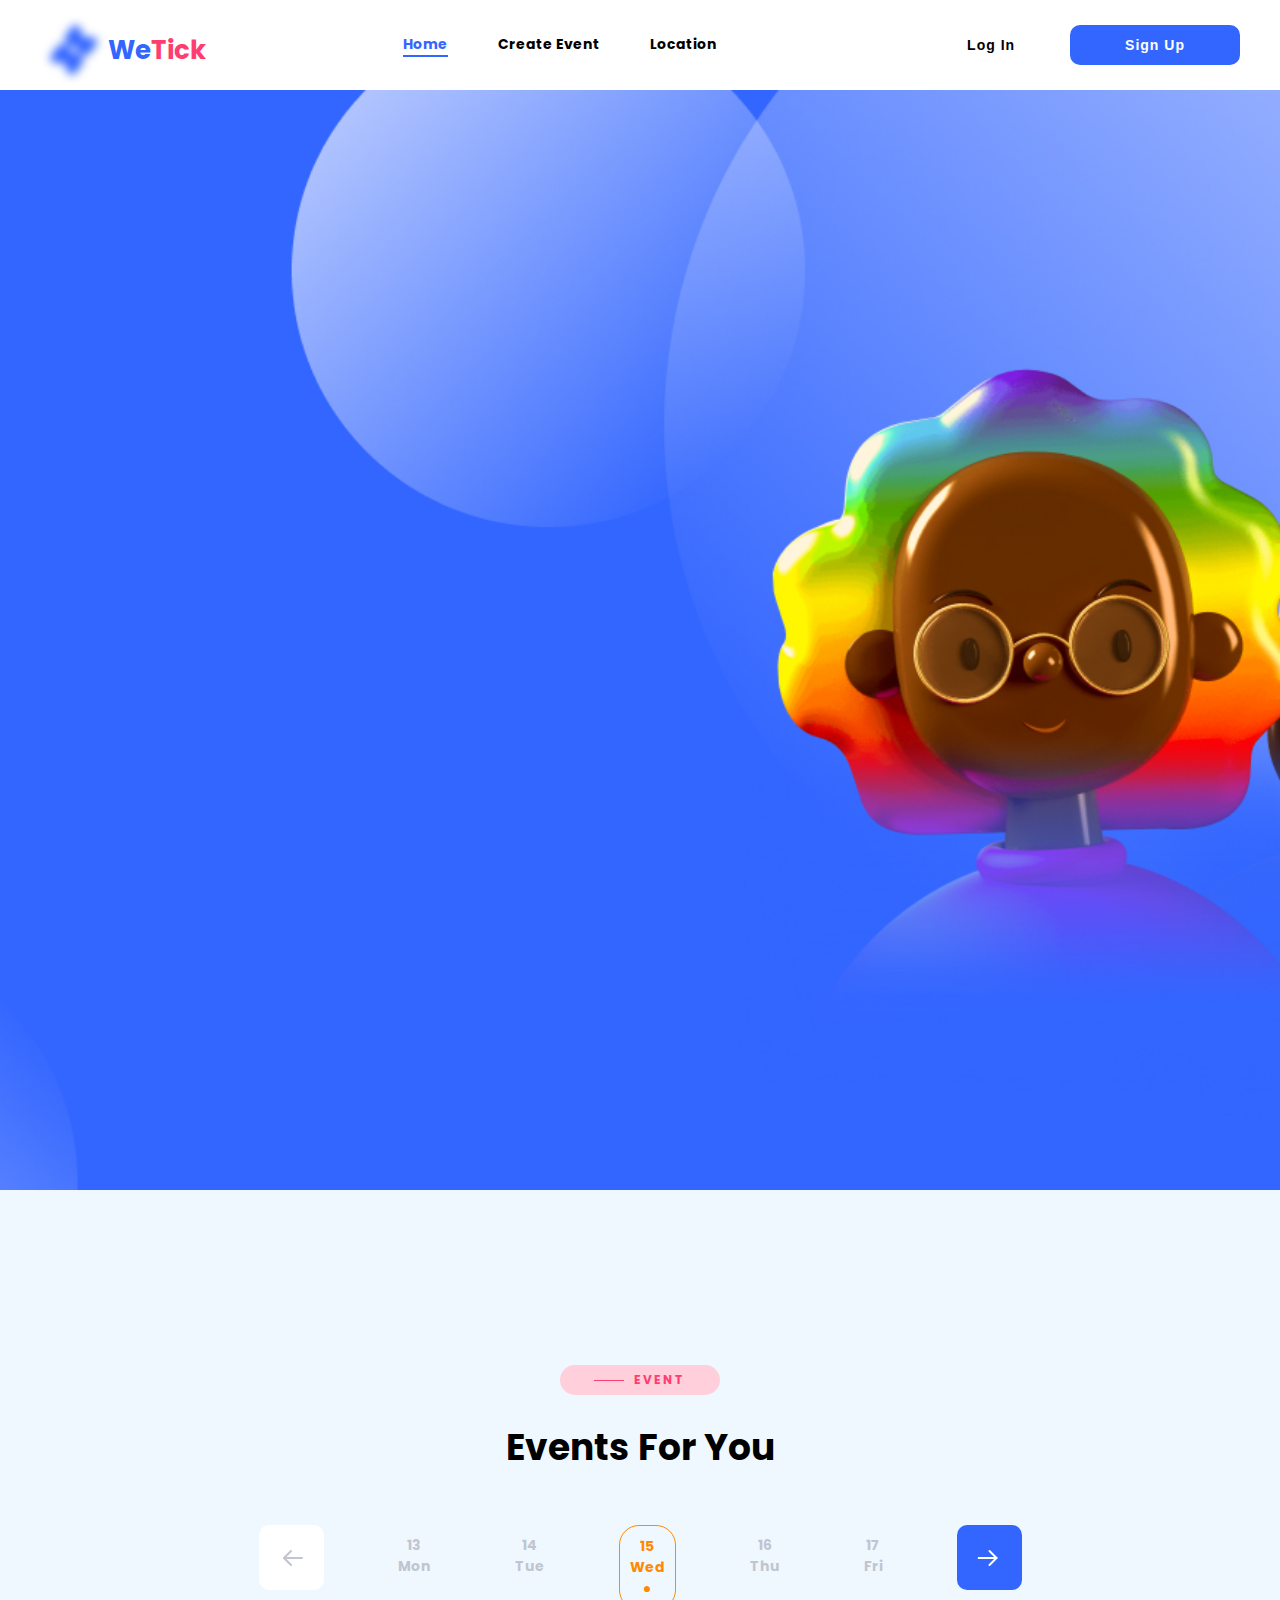
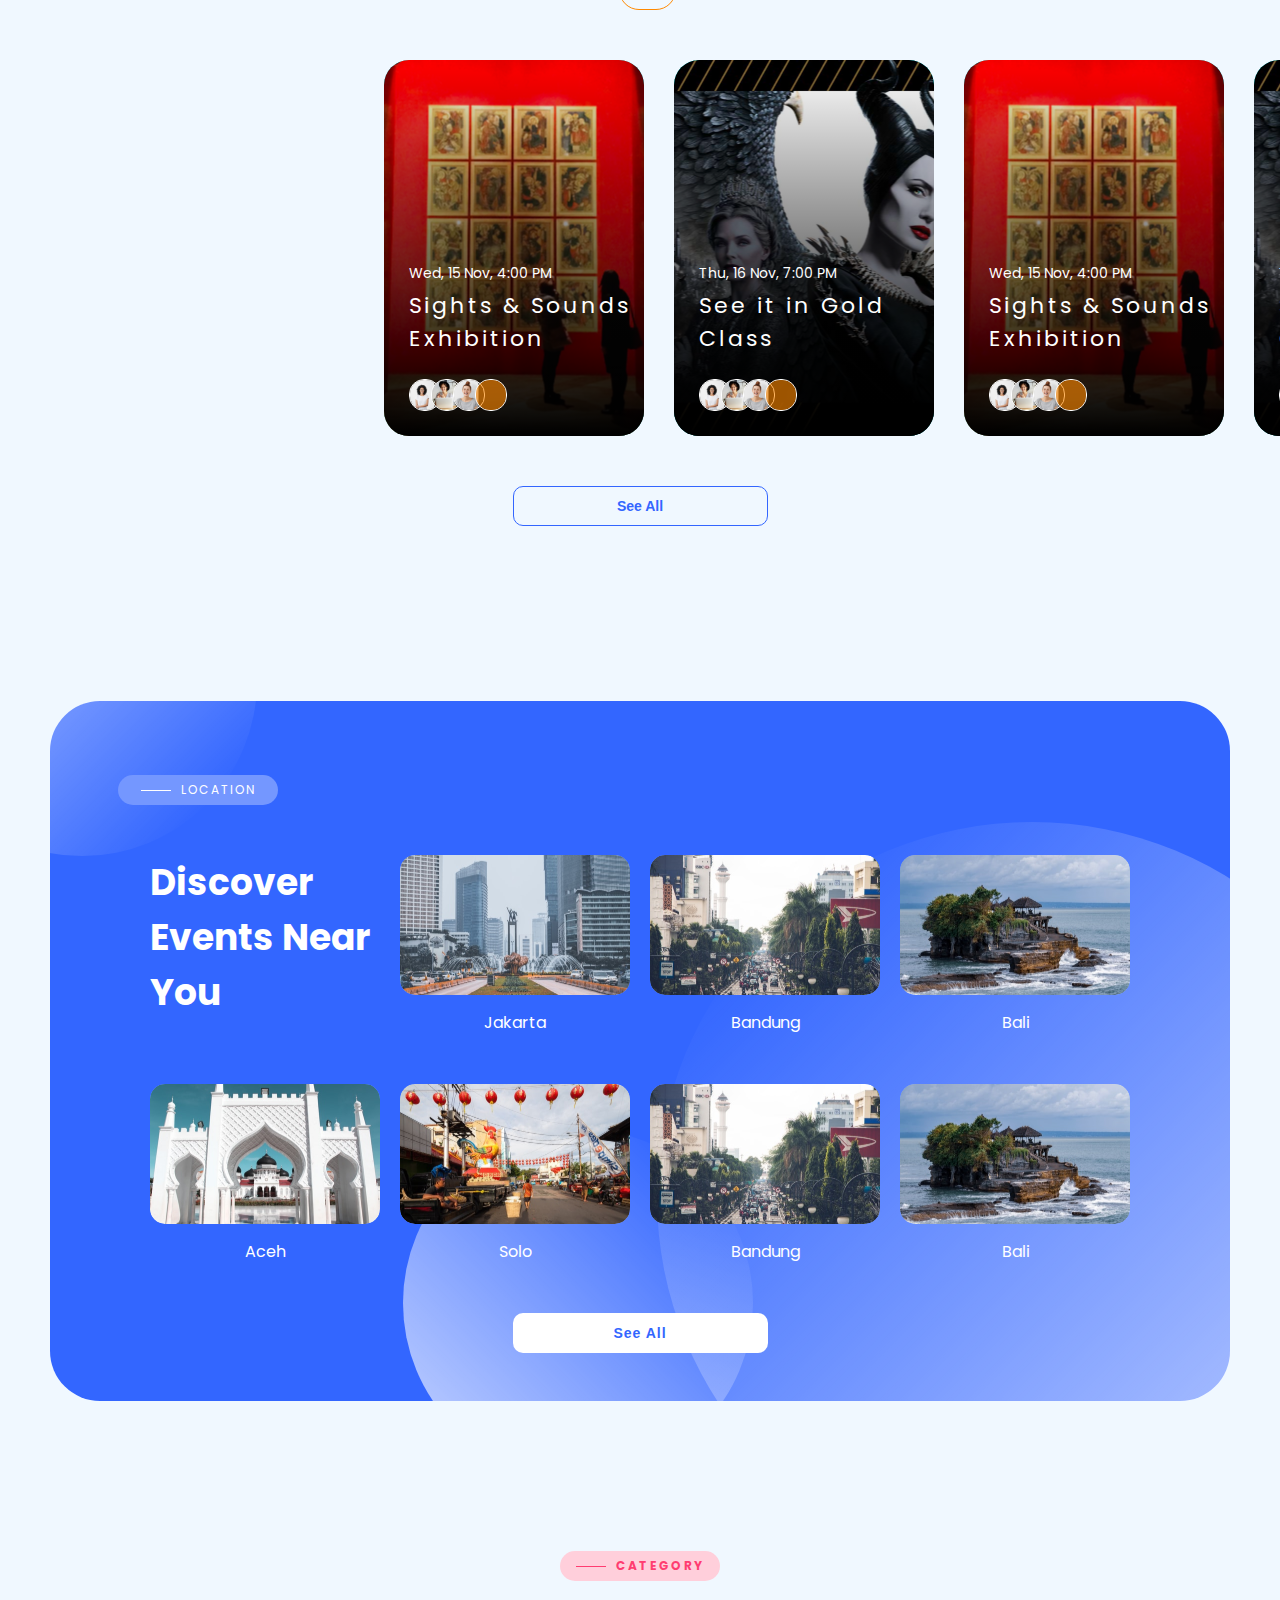
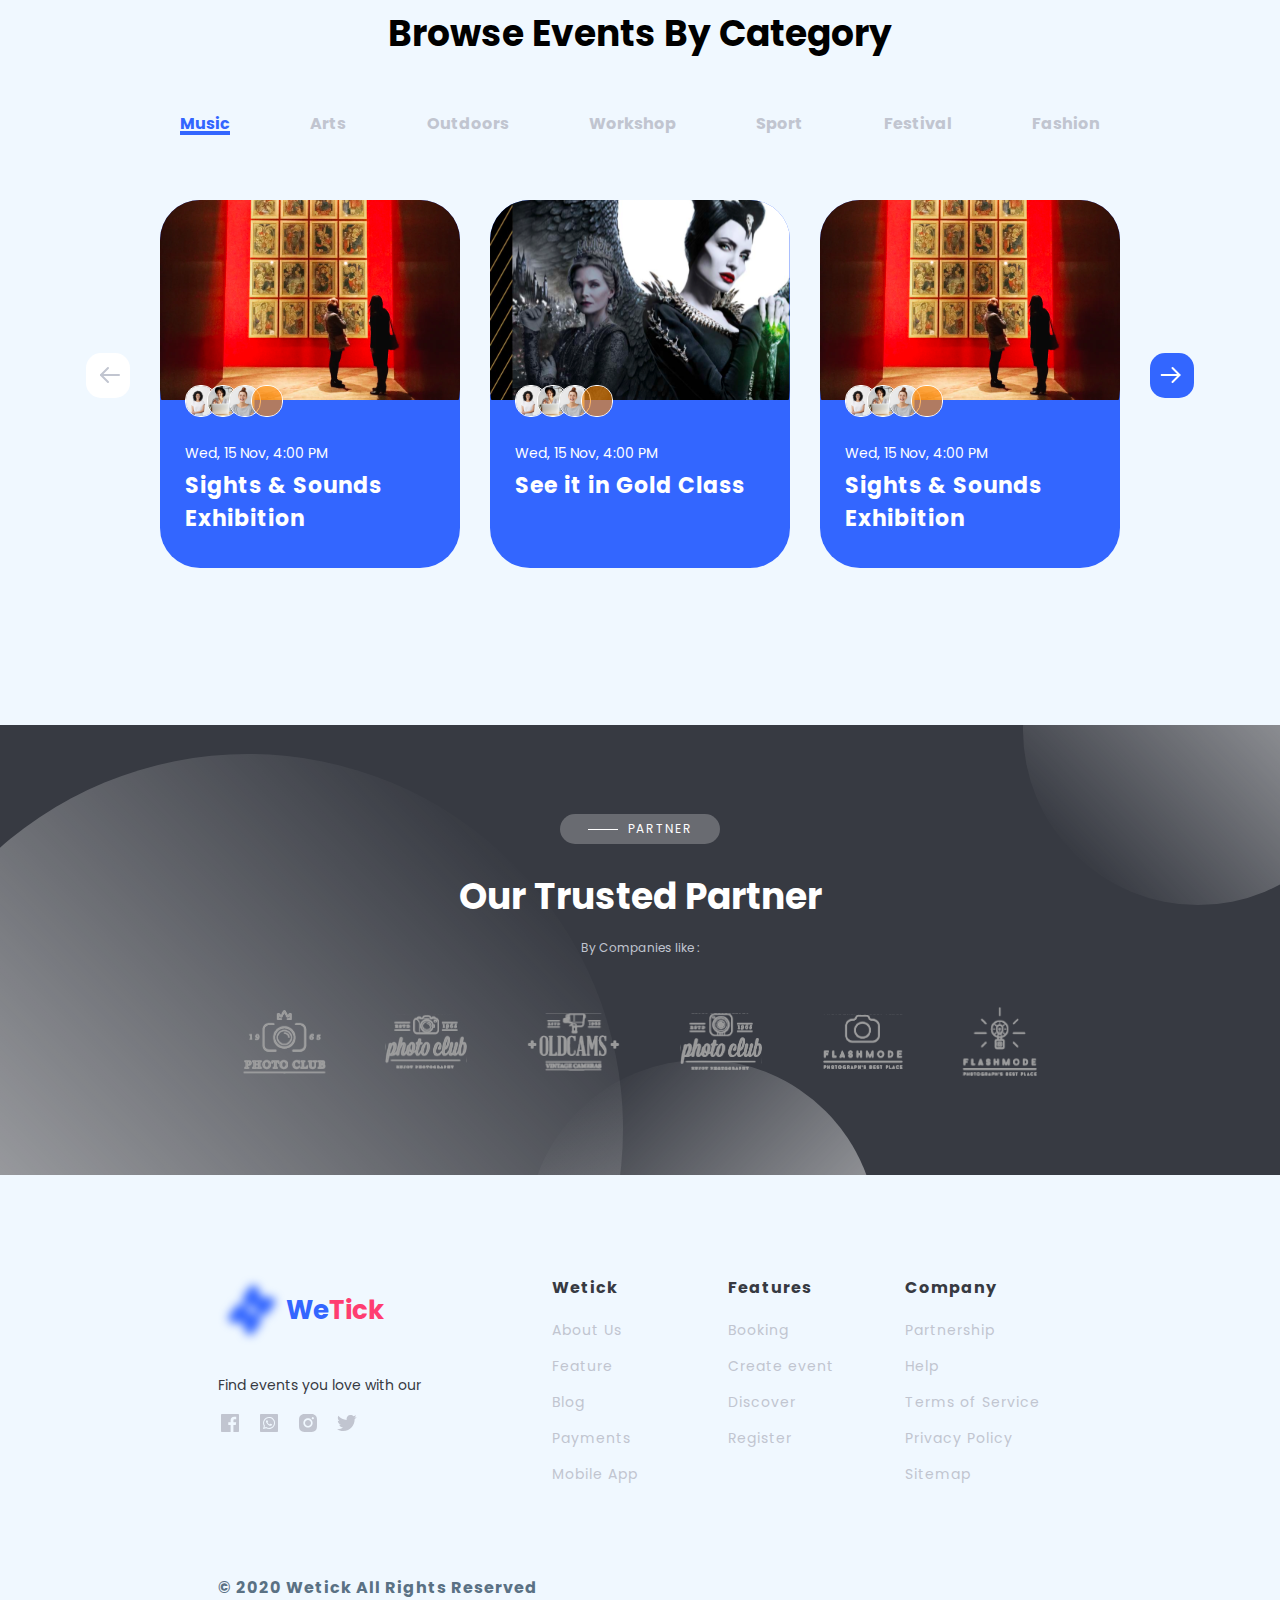
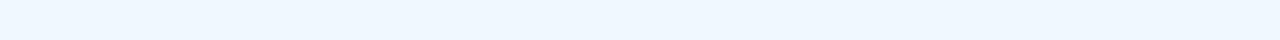
==== index.html @ 9d4bed96 "calendar" ====
<html lang="en">
  <head>
    <meta charset="UTF-8" />
    <meta name="viewport" content="width=device-width, initial-scale=1.0" />
    <link rel="stylesheet" href="./asset/css/home1.css" />
    <title>Home Page</title>
  </head>
  <body>
    <nav class="navbar" id="nav">
      <div class="logo">
        <div class="flex-logo">
        <img src="./asset/img/logo_1.svg" alt="" class="logo1" />
        <span class="span1">We</span><span class="span2">Tick</span>
        </div>
        <div class="logo-list"><button class="list-button" id="btn"><img src="./asset/img/logo-list.svg"></button></div>
      </div>
      
      <div class="menu">
        <div class="active">Home</div>
        <div>Create Event</div>
        <div>Location</div>
      </div>
      <div class="button-navbar">
        <div>
          <button class="button-left">Log In</button>
        </div>
        <div>
          <button class="button-right">Sign Up</button>
        </div>
      </div>
      
    </nav>
    <div class="content">
      <div class="banner"></div>
    </div>
    <div class="event-line">
      <div class="event-pink">
        <div class="event-line">
          <img src="./asset/img/Line.svg" alt="" />
        </div>
        <div class="event-font">EVENT</div>
      </div>
      <div class="event-black">Events For You</div>
    </div>
    <div class="calendar">
      <div class="date">
        <div class="arrow-left">
          <div class="arrow-left-in">
            <img src="./asset/img/arrow-left.svg" alt="" />
          </div>
        </div>
        <div class="not-active">
          <div>13</div>
          <div>Mon</div>
        </div>
        <div class="not-active">
          <div>14</div>
          <div>Tue</div>
        </div>
        <div class="active">
          <div>15</div>
          <div>Wed</div>
        </div>
        <div class="not-active">
          <div>16</div>
          <div>Thu</div>
        </div>
        <div class="not-active">
          <div>17</div>
          <div>Fri</div>
        </div>
        <div class="arrow-right">
          <div class="arrow-right-in">
            <img src="./asset/img/arrow-right.svg" alt="" />
          </div>
        </div>
      </div>
    </div>
    <div class="arrow-hp">
      <div class="arrow-calendar">
    <div class="arrow-left">
      <div class="arrow-left-in">
        <img src="./asset/img/arrow-left.svg" alt="" />
      </div>
    </div>
    <div class="arrow-right">
      <div class="arrow-right-in">
        <img src="./asset/img/arrow-right.svg" alt="" />
      </div>
    </div>
    </div>
  </div>
    <div class="event">
      <div class="event-box">
        <div class="box-detail">
          <div class="content-box">
            <div class="fill-content">
              <div>Wed, 15 Nov, 4:00 PM</div>
              <div class="letter-space">Sights & Sounds Exhibition</div>
            </div>
            <div class="profile-avatar">
              <div class="avatar">
                <img src="./asset/img/avatar1.png" alt="" />
              </div>
              <div class="avatar">
                <img src="./asset/img/avatar2.png" alt="" />
              </div>
              <div class="avatar">
                <img src="./asset/img/avatar3.png" alt="" />
              </div>
              <div class="avatar">
                <img src="./asset/img/avatar4.png" alt="" />
              </div>
            </div>
          </div>
        </div>
      </div>
      <div class="event-box2">
        <div class="box-detail2">
          <div class="content-box2">
            <div class="fill-content2">
              <div>Thu, 16 Nov, 7:00 PM</div>
              <div class="letter-space">See it in Gold Class</div>
            </div>
            <div class="profile-avatar2">
              <div class="avatar2">
                <img src="./asset/img/avatar1.png" alt="" />
              </div>
              <div class="avatar2">
                <img src="./asset/img/avatar2.png" alt="" />
              </div>
              <div class="avatar" 2>
                <img src="./asset/img/avatar3.png" alt="" />
              </div>
              <div class="avatar2">
                <img src="./asset/img/avatar4.png" alt="" />
              </div>
            </div>
          </div>
        </div>
      </div>
      <div class="event-box">
        <div class="box-detail">
          <div class="content-box">
            <div class="fill-content">
              <div>Wed, 15 Nov, 4:00 PM</div>
              <div class="letter-space">Sights & Sounds Exhibition</div>
            </div>
            <div class="profile-avatar">
              <div class="avatar">
                <img src="./asset/img/avatar1.png" alt="" />
              </div>
              <div class="avatar">
                <img src="./asset/img/avatar2.png" alt="" />
              </div>
              <div class="avatar">
                <img src="./asset/img/avatar3.png" alt="" />
              </div>
              <div class="avatar">
                <img src="./asset/img/avatar4.png" alt="" />
              </div>
            </div>
          </div>
        </div>
      </div>
      <div class="event-box2">
        <div class="box-detail2">
          <div class="content-box2">
            <div class="fill-content2">
              <div>Thu, 16 Nov, 7:00 PM</div>
              <div class="letter-space">See it in Gold Class</div>
            </div>
            <div class="profile-avatar2">
              <div class="avatar2">
                <img src="./asset/img/avatar1.png" alt="" />
              </div>
              <div class="avatar2">
                <img src="./asset/img/avatar2.png" alt="" />
              </div>
              <div class="avatar2">
                <img src="./asset/img/avatar3.png" alt="" />
              </div>
              <div class="avatar2">
                <img src="./asset/img/avatar4.png" alt="" />
              </div>
            </div>
          </div>
        </div>
      </div>
      <div class="event-box">
        <div class="box-detail">
          <div class="content-box">
            <div class="fill-content">
              <div>Wed, 15 Nov, 4:00 PM</div>
              <div class="letter-space">Sights & Sounds Exhibition</div>
            </div>
            <div class="profile-avatar">
              <div class="avatar">
                <img src="./asset/img/avatar1.png" alt="" />
              </div>
              <div class="avatar">
                <img src="./asset/img/avatar2.png" alt="" />
              </div>
              <div class="avatar">
                <img src="./asset/img/avatar3.png" alt="" />
              </div>
              <div class="avatar">
                <img src="./asset/img/avatar4.png" alt="" />
              </div>
            </div>
          </div>
        </div>
      </div>
    </div>
    <div class="button-transparent">
      <button type="button" class="button-see-all">See All</button>
    </div>
    <div class="discover-location">
      <div class="background-blue">
        <div class="content-discover">
          <div class="event-blue1">
            <div class="event-line">
              <img src="./asset/img/line-white.svg" alt="" />
            </div>
            <div class="event-font">LOCATION</div>
          </div>
          <div class="event-blue2">
            <div class="event-text-blue">Discover Events Near You</div>
            <div class="img-blue">
              <div class="images">
                <div class="img-jakarta"></div>
              </div>
              <div class="location-name">Jakarta</div>
            </div>
            <div class="img-blue">
              <div class="images">
                <div class="img-bandung"></div>
              </div>
              <div class="location-name">Bandung</div>
            </div>
            <div class="img-blue">
              <div class="images">
                <div class="img-bali"></div>
              </div>
              <div class="location-name">Bali</div>
            </div>
          </div>
          <div class="event-blue3">
            <div class="img-blue">
              <div class="images">
                <div class="img-aceh"></div>
              </div>
              <div class="location-name">Aceh</div>
            </div>
            <div class="img-blue">
              <div class="images">
                <div class="img-solo"></div>
              </div>
              <div class="location-name">Solo</div>
            </div>
            <div class="img-blue">
              <div class="images">
                <div class="img-bandung"></div>
              </div>
              <div class="location-name">Bandung</div>
            </div>
            <div class="img-blue">
              <div class="images">
                <div class="img-bali"></div>
              </div>
              <div class="location-name">Bali</div>
            </div>
          </div>
          <div class="event-blue4">
            <button type="button" class="content-blue-button">See All</button>
          </div>
        </div>
      </div>
    </div>
    <div class="event-line">
      <div class="event-pink">
        <div class="event-line">
          <img src="./asset/img/Line.svg" alt="" />
        </div>
        <div class="event-font">CATEGORY</div>
      </div>
      <div class="event-black">Browse Events By Category</div>
    </div>
    <div class="category-type">
      <div class="active-category">Music</div>
      <div class="not-active-category">Arts</div>
      <div class="not-active-category">Outdoors</div>
      <div class="not-active-category">Workshop</div>
      <div class="not-active-category">Sport</div>
      <div class="not-active-category">Festival</div>
      <div class="not-active-category">Fashion</div>
    </div>
    <div class="sub-event">
      <div class="sub-event-content">
        <div class="sub-arrow-left">
          <div class="sub-arrow-left-in">
            <img src="./asset/img/arrow-left.svg" alt="" />
          </div>
        </div>
        <div class="sub-event-content1">
          <div class="sub-event-edit"></div>
          <div class="category-background-blue">
            <div class="profile-avatar-blue">
              <div class="avatar-blue">
                <img src="./asset/img/avatar1.png" alt="" />
              </div>
              <div class="avatar-blue">
                <img src="./asset/img/avatar2.png" alt="" />
              </div>
              <div class="avatar-blue">
                <img src="./asset/img/avatar3.png" alt="" />
              </div>
              <div class="avatar-blue">
                <img src="./asset/img/avatar4.png" alt="" />
              </div>
            </div>
            <div class="time-category">Wed, 15 Nov, 4:00 PM</div>
            <div class="title-category">Sights & Sounds Exhibition</div>
          </div>
        </div>
        <div class="sub-event-content1">
          <div class="sub-event-edit2"></div>
          <div class="category-background-blue">
            <div class="profile-avatar-blue">
              <div class="avatar-blue">
                <img src="./asset/img/avatar1.png" alt="" />
              </div>
              <div class="avatar-blue">
                <img src="./asset/img/avatar2.png" alt="" />
              </div>
              <div class="avatar-blue">
                <img src="./asset/img/avatar3.png" alt="" />
              </div>
              <div class="avatar-blue">
                <img src="./asset/img/avatar4.png" alt="" />
              </div>
            </div>
            <div class="time-category">Wed, 15 Nov, 4:00 PM</div>
            <div class="title-category">See it in Gold Class</div>
          </div>
        </div>
        <div class="sub-event-content1">
          <div class="sub-event-edit"></div>
          <div class="category-background-blue">
            <div class="profile-avatar-blue">
              <div class="avatar-blue">
                <img src="./asset/img/avatar1.png" alt="" />
              </div>
              <div class="avatar-blue">
                <img src="./asset/img/avatar2.png" alt="" />
              </div>
              <div class="avatar-blue">
                <img src="./asset/img/avatar3.png" alt="" />
              </div>
              <div class="avatar-blue">
                <img src="./asset/img/avatar4.png" alt="" />
              </div>
            </div>
            <div class="time-category">Wed, 15 Nov, 4:00 PM</div>
            <div class="title-category">Sights & Sounds Exhibition</div>
          </div>
        </div>
        <div class="sub-arrow-right">
          <div class="sub-arrow-right-in">
            <img src="./asset/img/arrow-right.svg" alt="" />
          </div>
        </div>
      </div>
    </div>
    <div class="content-black">
      <div class="background-black">
        <div class="content-black-in">
          <div class="label-black">
            <div class="event-black-partner">
              <div class="event-line">
                <img src="./asset/img/line-white.svg" alt="" />
              </div>
              <div class="event-font">PARTNER</div>
            </div>
          </div>
          <div class="cicle-title">
            <div class="title-black">Our Trusted Partner</div>
            <div class="sub-title-black">By Companies like :</div>
          </div>
          <div class="label-black1">
            <div class="logo-black">
              <div class="logo-black1">
                <img src="./asset/img/logo-black1.svg" alt="" />
              </div>
              <div class="logo-black1">
                <img src="./asset/img/logo-black2.svg" alt="" />
              </div>
              <div class="logo-black1">
                <img src="./asset/img/logo-black3.svg" alt="" />
              </div>
              <div class="logo-black1">
                <img src="./asset/img/logo-black4.svg" alt="" />
              </div>
              <div class="logo-black1">
                <img src="./asset/img/logo-black5.svg" alt="" />
              </div>
              <div class="logo-black1">
                <img src="./asset/img/logo-black6.svg" alt="" />
              </div>
            </div>
          </div>
        </div>
      </div>
    </div>
    <div class="footer">
      <div class="footer-content">
        <div class="part">
          <div class="part1">
            <div class="footer-logo">
              <img src="./asset/img/logo_1.svg" alt="" class="logo1" />
              <span class="span1">We</span><span class="span2">Tick</span>
            </div>
            <div class="text-logo">Find events you love with our</div>
            <div class="sosmed">
              <div class="facebbok">
                <img src="./asset/img/footer-fb.svg" alt="" />
              </div>
              <div class="whatsapp">
                <img src="./asset/img/footer-wa.svg" alt="" />
              </div>
              <div class="instagram">
                <img src="./asset/img/footer-ig.svg" alt="" />
              </div>
              <div class="twitter">
                <img src="./asset/img/footer-x.svg" alt="" />
              </div>
            </div>
          </div>
          <div class="part2">
            <div class="footer-title">Wetick</div>
            <div class="footer-link">About Us</div>
            <div class="footer-link">Feature</div>
            <div class="footer-link">Blog</div>
            <div class="footer-link">Payments</div>
            <div class="footer-link">Mobile App</div>
          </div>
          <div class="part3">
            <div class="footer-title">Features</div>
            <div class="footer-link">Booking</div>
            <div class="footer-link">Create event</div>
            <div class="footer-link">Discover</div>
            <div class="footer-link">Register</div>
          </div>
          <div class="part4">
            <div class="footer-title">Company</div>
            <div class="footer-link">Partnership</div>
            <div class="footer-link">Help</div>
            <div class="footer-link">Terms of Service</div> 
            <div class="footer-link">Privacy Policy</div>
            <div class="footer-link">Sitemap</div>
          </div>
        </div>
        <div class="copyright">&copy; 2020 Wetick All Rights Reserved</div>
      </div>
    </div>
    <script>
      const nav = document.getElementById("nav");
      const menu = document.getElementById("btn");
      const menulist = nav.getElementsByClassName("menu").item(0);
      const buttonnav = nav.getElementsByClassName("button-navbar").item(0);
      menu.onclick = () => {
        if (menulist.getAttribute("style")){
          menulist.removeAttribute("style")
        }else {
          menulist.setAttribute("style", "display: unset")
        }
        if (buttonnav.getAttribute("style")){
          buttonnav.removeAttribute("style")
        }else{
          buttonnav.setAttribute("style", "display: unset !important")
        }
      };
    </script>
  </body> 
</html>
---- asset/css/home1.css ----
@import url("https://fonts.googleapis.com/css2?family=Poppins:ital,wght@0,400;0,500;0,600;1,400;1,500;1,600&display=swap");

@media (max-width: 999px) {
  .logo {
    justify-content: space-between;
    margin-top: -1px !important;
  }
  .flex-logo{
    display: flex;
    align-items: center;
  }
  .logo-list{
    display: unset !important;
  }
  .list-button{
    border: none;
  }
  .navbar .menu {
    display: none;
    flex-direction: column;
    text-align: center;
    align-content: center;
  }
  .button-navbar{
    justify-content: center;
  }
  nav {
    display: unset !important;
    flex-direction: column;
  }
  .button-navbar{
    display: none !important;
    flex-direction: column;
    justify-content: center;
  }
  .button-left{
    width: 100%;
  }
  .button-right{
    width: 100%;
  }
  .arrow-hp{
    display: unset !important;
  }
  .arrow-calendar{
    display: flex;
    gap: 50px;
    justify-content: center;
    align-items: center;
    text-align: center;
  }
}

.list-button:hover{
  background-color: #788abf;
}
  
.flex-logo{
  display: flex;
  align-items: center;
}
.logo {
  margin-bottom: 30px;
  margin-top: 40px;
  display: flex;
  align-items: center;
}
.logo-list{
  display: none;
}
body {
  font-family: "Poppins", sans-serif;
  margin: 0;
  background-color: aliceblue;
}
span {
  font-weight: bold;
  font-size: 26px;
  display: flex;
}
.span1 {
  color: #3366ff;
}
.span2 {
  color: #ff3d71;
}
.navbar {
  display: flex;
  align-items: center;
  justify-content: space-between;
  height: 90px;
  background-color: fff;
  padding-left: 40px;
  padding-right: 40px;
}

.menu {
  display: flex;
  gap: 50px;
  font-weight: bold;
  font-size: 14px;
}

.navbar .menu .active {
  color: #3366ff;
  border-bottom: 2px solid #3366ff;
}
.button-navbar {
  display: flex;
}
.button-navbar .button-right {
  height: 40px;
  color: white;
  background-color: #3366ff;
  border-radius: 10px;
  font-weight: bold;
  border: none;
  padding-left: 55px;
  padding-right: 55px;
  font-size: 14px;
  letter-spacing: 1px;
}
.button-navbar .button-left {
  height: 40px;
  color: black;
  background-color: transparent;
  border-radius: 10px;
  font-weight: bold;
  border: none;
  padding-left: 55px;
  padding-right: 55px;
  font-size: 14px;
  letter-spacing: 1px;
}
.banner {
  background: url(./banner.jpg);
  width: 100%;
  height: 1100px;
  background-size: cover;
  position: relative;
  background-position: center;
  margin-bottom: 175px;
}
.event-line {
  display: flex;
  flex-direction: column;
  gap: 25px;
  text-align: center;
  align-items: center;
}
.event-pink {
  display: flex;
  gap: 10px;
  height: 30px;
  width: 100px;
  background-color: #ffcfdb;
  color: #ff3d71;
  border-radius: 30px;
  align-items: center;
  font-size: 12px;
  font-weight: bold;
  letter-spacing: 2px;
  padding-left: 30px;
  padding-right: 30px;
  justify-content: center;
}

.event-black {
  font-size: 36px;
  font-weight: bold;
  margin-bottom: 50px;
}
.calendar {
  display: flex;
  justify-content: center;
  margin-bottom: 50px;
}
.date {
  display: flex;
  text-align: center;
  gap: 64px;
}
.calendar .date .active {
  border: 1px solid #ff8900;
  color: #ff8900;
  border-radius: 20px;
  font-size: 14;
  font-weight: bold;
}
.not-active {
  font-size: 14;
  font-weight: bold;
  color: #c1c5d0;
}
.calendar .date .active::after {
  content: "\25CF";
  text-align: center;
}
.date > div {
  padding: 10px;
}
.event {
  margin-left: 30%;
  margin-bottom: 50px;
  display: flex;
  gap: 30px;
  overflow-x: scroll;
}
.event-box {
  background-color: aqua;
  height: 376px;
  width: 260px;
  border-radius: 25px;
  display: flex;
  flex-shrink: 0;
}
.box-detail {
  background-image: url(./event_1.svg);
  top: 0;
  left: 0;
  width: 100%;
  height: 100%;
  display: flex;
  flex-direction: column;
  background-position: center;
  border-radius: 25px;
}
.fill-content {
  display: flex;
  flex-direction: column;
  gap: 5px;
}
.content-box {
  background-image: linear-gradient(to bottom, transparent, black);
  top: 0;
  left: 0;
  width: 100%;
  height: 100%;
  border-radius: 25px;
  color: white;
  box-sizing: border-box;
  display: flex;
  flex-direction: column;
  justify-content: flex-end;
  padding-left: 25px;
  gap: 24px;
}
.content-box div:nth-child(1) {
  font-size: 14;
}
.content-box div:nth-child(2) {
  font-size: 22;
}
.arrow-left {
  width: 45px;
  height: 45px;
  background-color: white;
  border-radius: 10px;
  align-items: center;
  align-content: center;
}
.arrow-right {
  width: 45px;
  height: 45px;
  background-color: #3366ff;
  border-radius: 10px;
  align-items: center;
  align-content: center;
}
.arrow-hp{
  display: none;
}
.profile-avatar {
  display: flex;
  margin-bottom: 25px;
}
.profile-avatar div {
  display: flex;
  height: 30px;
  width: 30px;
  border-radius: 15px;
  overflow: hidden;
  border: 1px solid white;
}
.profile-avatar div:not(:first-child) {
  margin-left: -10px;
}
.profile-avatar div:last-child {
  position: relative;
}
.profile-avatar div:last-child::after {
  content: " ";
  position: absolute;
  top: 0;
  left: 0;
  width: 100%;
  height: 100%;
  background-color: #ff88009d;
}
.letter-space {
  display: flex;
  letter-spacing: 3px;
}
.event-box2 {
  background-color: aqua;
  height: 376px;
  width: 260px;
  border-radius: 25px;
  display: flex;
  flex-shrink: 0;
}
.box-detail2 {
  background-image: url(./event_2.svg);
  top: 0;
  left: 0;
  width: 100%;
  height: 100%;
  display: flex;
  flex-direction: column;
  background-position: center;
  border-radius: 25px;
}
.fill-content2 {
  display: flex;
  flex-direction: column;
  gap: 5px;
}
.content-box2 {
  background-image: linear-gradient(to bottom, transparent, black);
  top: 0;
  left: 0;
  width: 100%;
  height: 100%;
  border-radius: 25px;
  color: white;
  box-sizing: border-box;
  display: flex;
  flex-direction: column;
  justify-content: flex-end;
  padding-left: 25px;
  gap: 24px;
}
.content-box2 div:nth-child(1) {
  font-size: 14;
}
.content-box2 div:nth-child(2) {
  font-size: 22;
}
.profile-avatar2 {
  display: flex;
  margin-bottom: 25px;
}
.profile-avatar2 div {
  display: flex;
  height: 30px;
  width: 30px;
  border-radius: 15px;
  overflow: hidden;
  border: 1px solid white;
}
.profile-avatar2 div:not(:first-child) {
  margin-left: -10px;
}
.profile-avatar2 div:last-child {
  position: relative;
}
.profile-avatar2 div:last-child::after {
  content: " ";
  position: absolute;
  top: 0;
  left: 0;
  width: 100%;
  height: 100%;
  background-color: #ff88009d;
}
.button-transparent {
  text-align: center;
}
.button-see-all {
  height: 40px;
  width: 255px;
  background-color: transparent;
  border-radius: 10px;
  border: 1px solid #3366ff;
  color: #3366ff;
  font-size: 14;
  font-weight: bold;
  margin-bottom: 175px;
}
.discover-location {
  margin-left: 50px;
  margin-right: 50px;
  height: 700px;
  border-radius: 50px;
  margin-bottom: 150px;
  display: flex;
  justify-content: center;
}
.background-blue {
  height: 700px;
  width: 100%;
  background: url(./background-blue.svg);
  max-width: 1266px;
  background-repeat: no-repeat;
  border-radius: 50px;
  background-position: center;
}
.event-blue1 {
  display: flex;
  background-color: #7497ff;
  width: 160px;
  height: 30px;
  border: #3366ff none;
  border-radius: 30px;
  justify-content: center;
  align-items: center;
  gap: 10px;
  letter-spacing: 2px;
  color: white;
  font-size: 12;
}
.content-discover {
  display: flex;
  flex-direction: column;
  padding: 74px 68px;
  gap: 50px;
}
.event-blue2 > div {
  max-width: 230px;
}
.event-blue2 {
  display: flex;
  justify-content: center;
  gap: 20px;
}
.event-text-blue {
  color: white;
  font-size: 36;
  font-weight: bold;
}
.img-blue {
  align-items: center;
  width: 230px;
  height: 179px;
}
.images {
  height: 140px;
  width: 100%;
  max-width: 230px;
  margin-bottom: 15px;
}
.location-name {
  color: white;
  font-size: 16;
  text-align: center;
}
.img-jakarta {
  background: url(./jakarta.svg);
  max-width: 230px;
  width: 100%;
  height: 140px;
  background-position: center;
  background-size: cover;
  border-radius: 15px;
}
.img-bandung {
  background: url(./bandung.svg);
  max-width: 230px;
  width: 100%;
  height: 140px;
  background-position: center;
  background-size: cover;
  border-radius: 15px;
}
.img-bali {
  background: url(./bali.svg);
  max-width: 230px;
  width: 100%;
  height: 140px;
  background-position: center;
  background-size: cover;
  border-radius: 15px;
}
.event-blue3 {
  display: flex;
  justify-content: center;
  gap: 20px;
}
.img-aceh {
  background: url(./aceh.svg);
  max-width: 230px;
  width: 100%;
  height: 140px;
  background-position: center;
  background-size: cover;
  border-radius: 15px;
}
.img-solo {
  background: url(./solo.svg);
  max-width: 230px;
  width: 100%;
  height: 140px;
  background-position: center;
  background-size: cover;
  border-radius: 15px;
}
.img-yogyakarta {
  background: url(./Yogyakarta.svg);
  max-width: 230px;
  width: 100%;
  height: 140px;
  background-position: center;
  background-size: cover;
  border-radius: 15px;
}
.img-semarang {
  background: url(./semarang.svg);
  max-width: 230px;
  width: 100%;
  height: 140px;
  background-position: center;
  background-size: cover;
  border-radius: 15px;
}
.event-blue4 {
  text-align: center;
}
.content-blue-button {
  background-color: white;
  height: 40px;
  max-width: 255;
  width: 100%;
  border: 10px;
  color: #3366ff;
  font-size: 14;
  letter-spacing: 1px;
  border-radius: 10px;
  font-weight: bold;
}
.category-type {
  display: flex;
  justify-content: space-between;
  height: 24px;
  margin-bottom: 65px;
  font-weight: bold;
  font-size: 16;
  padding-left: 180px;
  padding-right: 180px;
}
.active-category {
  color: #3366ff;
  border-bottom: 4px solid #3366ff;
}
.not-active-category {
  color: #c1c5d0;
}
.sub-event {
  padding-left: 86px;
  padding-right: 86px;
  display: flex;
  justify-content: center;
  margin-bottom: 175px;
}
.sub-event-content {
  display: flex;
  align-items: center;
  gap: 30px;
}
.sub-arrow-left {
  display: flex;
  height: 45px;
  width: 69px;
  background-color: white;
  align-items: center;
  justify-content: center;
  border-radius: 15px;
}
.sub-event-content1 {
  background-color: #3366ff;
  width: 100%;
  max-width: 300px;
  height: 350px;
  border-radius: 40px;
}
.sub-event-edit {
  background: url(./event_1.svg);
  width: 100%;
  height: 230px;
  background-size: cover;
  background-position: bottom;
  border-radius: 40px;
}
.category-background-blue {
  height: 168px;
  background-color: #3366ff;
  width: 100%;
  max-width: 300px;
  background-position: bottom;
  margin-top: -30px;
  border-bottom-left-radius: 40px;
  border-bottom-right-radius: 40px;
}
.profile-avatar-blue {
  display: flex;
  padding-left: 25px;
}
.profile-avatar-blue div {
  display: flex;
  height: 30px;
  width: 30px;
  border-radius: 15px;
  overflow: hidden;
  border: 1px solid white;
  margin-top: -15px;
  margin-bottom: 26px;
}
.profile-avatar-blue div:not(:first-child) {
  margin-left: -10px;
}
.profile-avatar-blue div:last-child {
  position: relative;
}
.profile-avatar-blue div:last-child::after {
  content: " ";
  position: absolute;
  top: 0;
  left: 0;
  width: 100%;
  height: 100%;
  background-color: #ff88009d;
}
.time-category {
  padding-left: 25px;
  font-size: 14;
  color: white;
  margin-bottom: 5px;
}
.title-category {
  padding-left: 25px;
  font-size: 22;
  color: white;
  letter-spacing: 1px;
  font-weight: bold;
}
.sub-event-edit2 {
  background: url(./event_2.svg);
  width: 100%;
  height: 230px;
  background-size: cover;
  background-position: bottom;
  border-radius: 40px;
}
.sub-arrow-right {
  display: flex;
  height: 45px;
  width: 69px;
  background-color: #3366ff;
  align-items: center;
  justify-content: center;
  border-radius: 15px;
}
.background-black {
  background: url(./background-black.svg);
  background-repeat: no-repeat;
  height: 450px;
  background-size: cover;
  background-position: center;
}
.content-black-in {
  padding: 89px 100px;
  display: flex;
  flex-direction: column;
  text-align: center;
  justify-items: center;
}
.event-black-partner {
  display: flex;
  background-color: #696b71;
  width: 160px;
  height: 30px;
  border: #3366ff none;
  border-radius: 30px;
  justify-content: center;
  align-items: center;
  text-align: center;
  gap: 10px;
  letter-spacing: 2px;
  color: white;
  font-size: 12;
}
.label-black {
  display: flex;
  justify-content: center;
  margin-bottom: 25px;
}
.title-black {
  font-size: 36px;
  font-weight: bold;
  color: white;
  margin-bottom: 15px;
}
.sub-title-black {
  font-size: 12px;
  color: #c1c5d0;
  margin-bottom: 50px;
}
.logo-black {
  display: flex;
  justify-content: space-between;
  align-items: center;
  height: 69.21px;
  width: 794.89px;
}
.label-black1 {
  display: flex;
  justify-content: center;
}
.footer-content {
  padding-top: 100px;
  padding-left: 218px;
  padding-right: 218px;
}
.part {
  display: flex;
  gap: 20px;
  margin-bottom: 75px;
}
.part1 {
  width: 40%;
}
.footer-logo {
  display: flex;
  align-items: center;
  margin-bottom: 30px;
}
.text-logo {
  font-size: 14;
  color: #373a42;
  margin-bottom: 15px;
}
.sosmed {
  display: flex;
  gap: 15px;
}
.part2 {
  width: 20%;
}
.footer-title {
  font-size: 16;
  font-weight: bold;
  color: #373a42;
  margin-bottom: 20px;
  letter-spacing: 1px;
}
.footer-link {
  font-size: 14;
  color: #c1c5d0;
  margin-bottom: 15px;
  letter-spacing: 1px;
}
.part3 {
  width: 20%;
}
.part4 {
  width: 20%;
}
.copyright {
  font-size: 16;
  color: #5a7184;
  letter-spacing: 1px;
  font-weight: bold;
  margin-bottom: 40px;
}
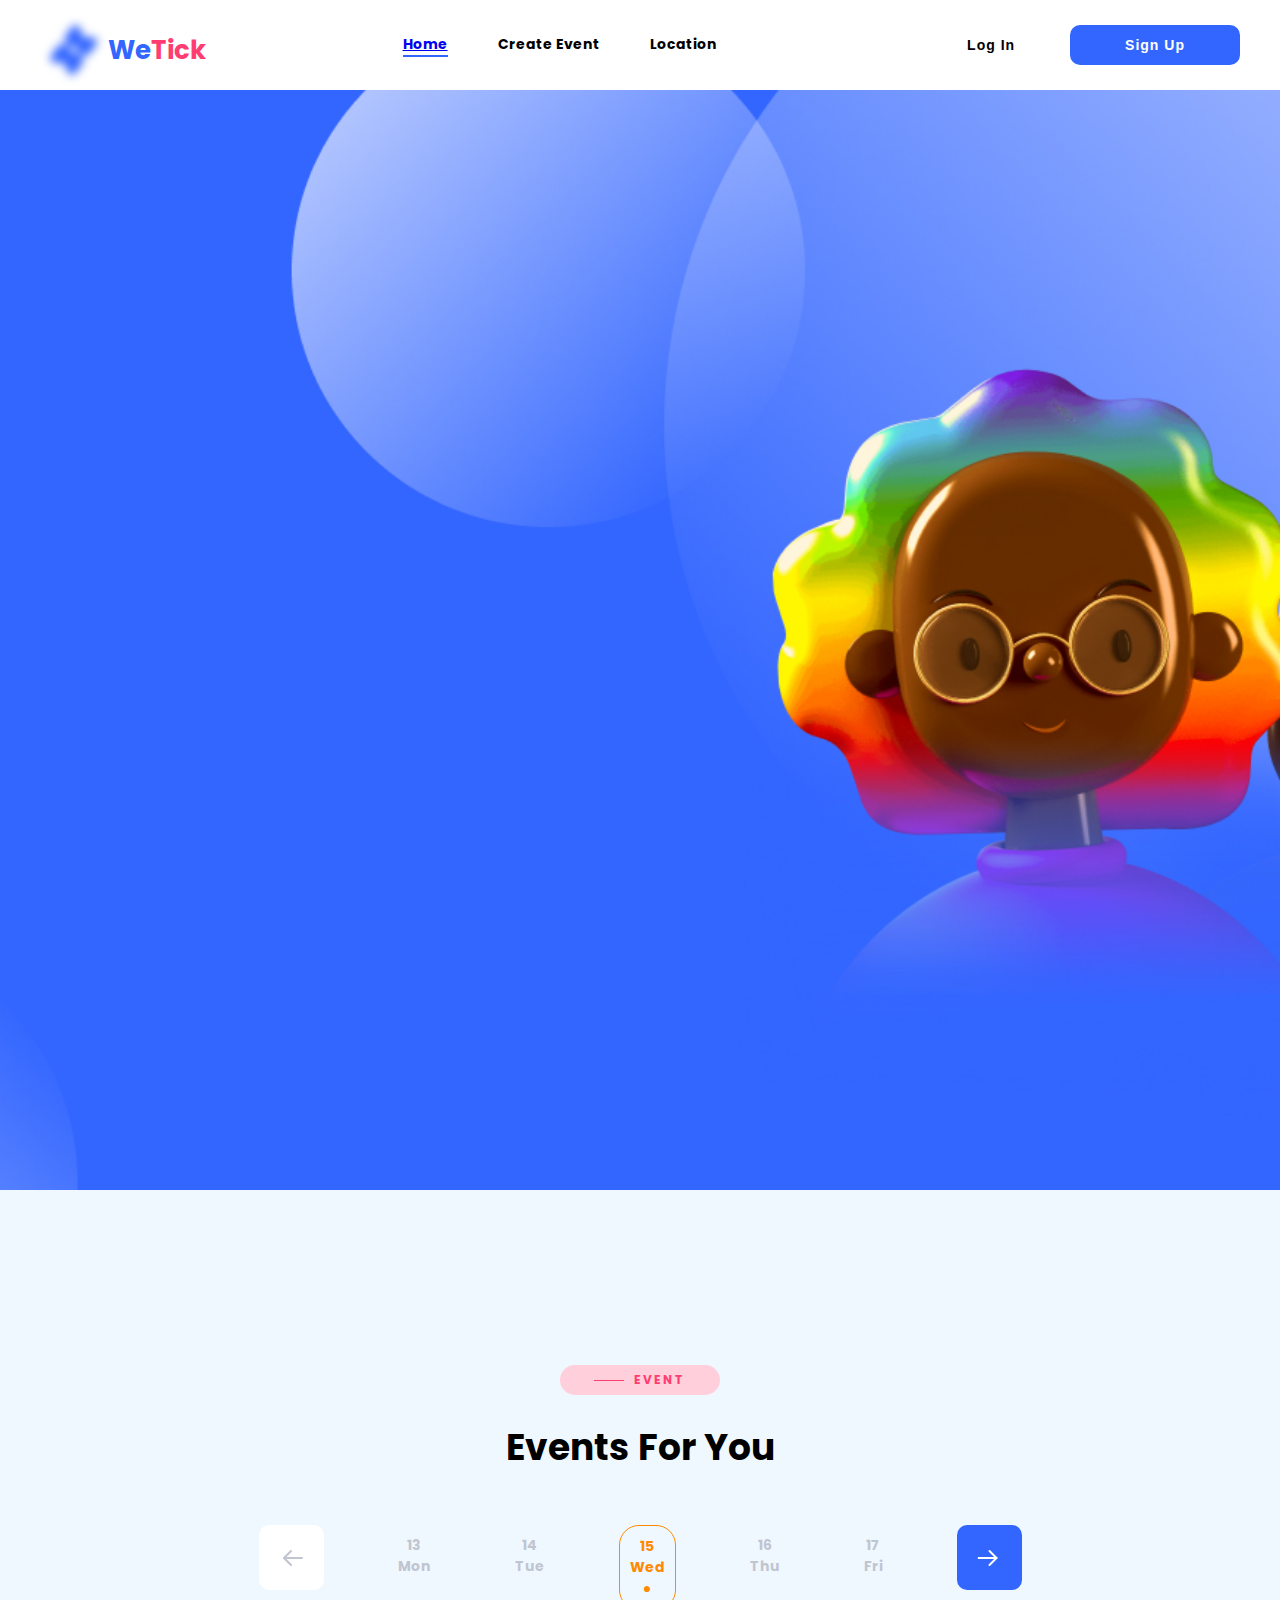
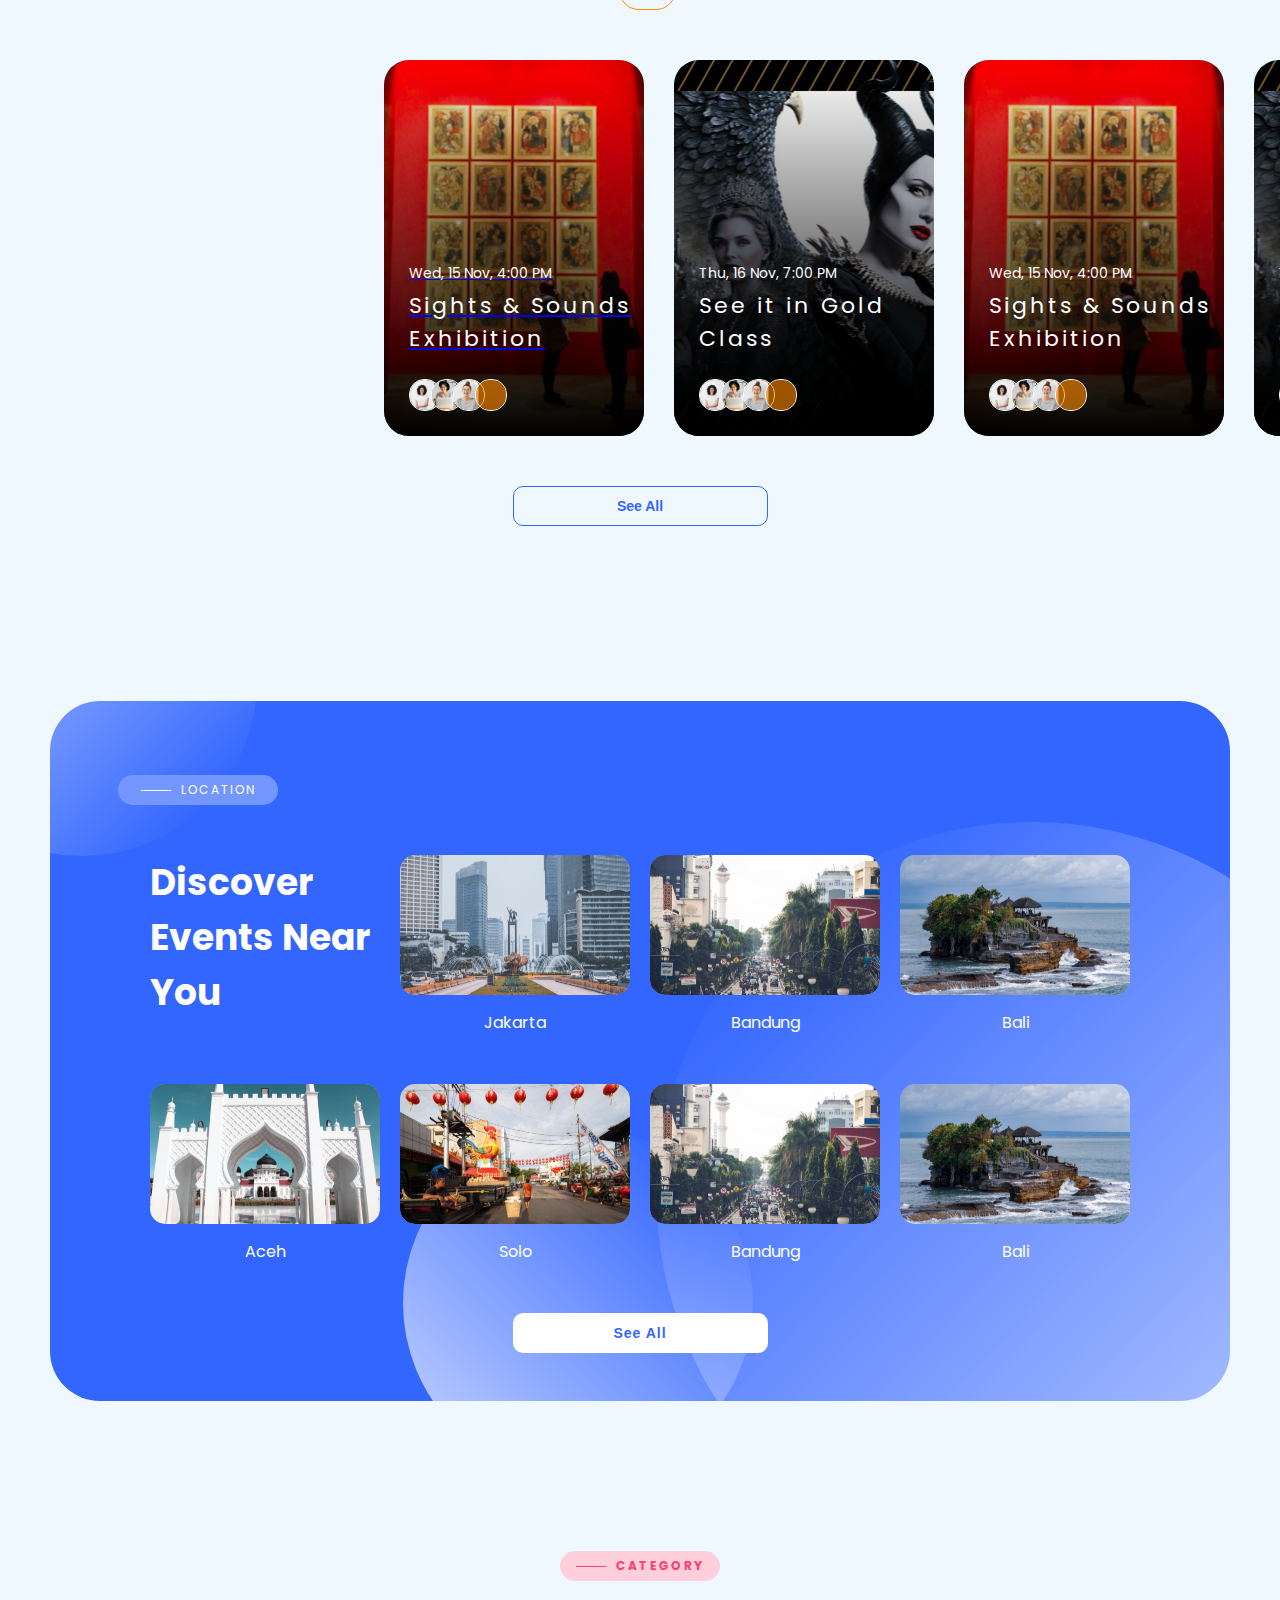
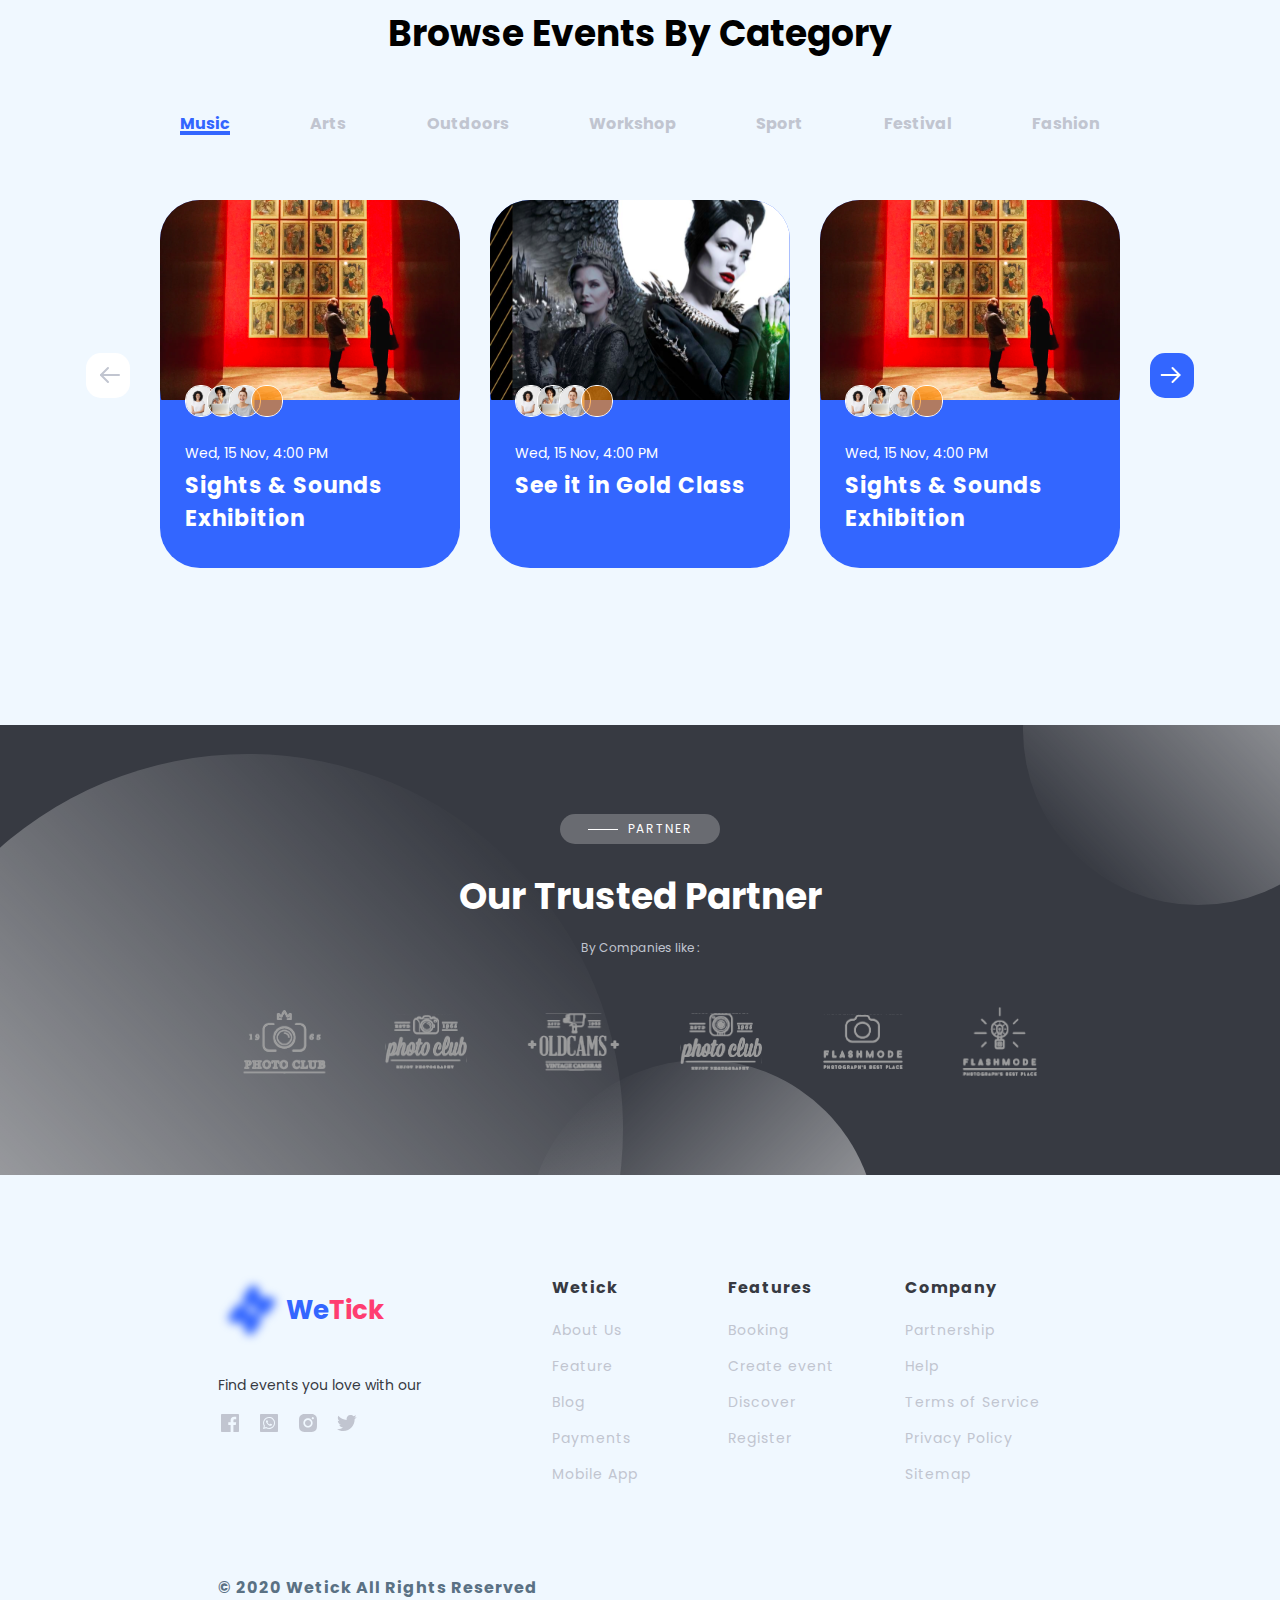
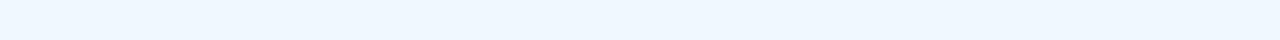
==== commit 88ae7f0f: "add a href event" ====
--- a/index.html
+++ b/index.html
@@ -16,7 +16,7 @@
       </div>
       
       <div class="menu">
-        <div class="active">Home</div>
+        <div class="active"><a href="index.html">Home</a></div>
         <div>Create Event</div>
         <div>Location</div>
       </div>
@@ -91,7 +91,7 @@
     </div>
   </div>
     <div class="event">
-      <div class="event-box">
+      <div class="event-box"><a href="./event.html">
         <div class="box-detail">
           <div class="content-box">
             <div class="fill-content">
@@ -114,6 +114,7 @@
             </div>
           </div>
         </div>
+      </a>
       </div>
       <div class="event-box2">
         <div class="box-detail2">
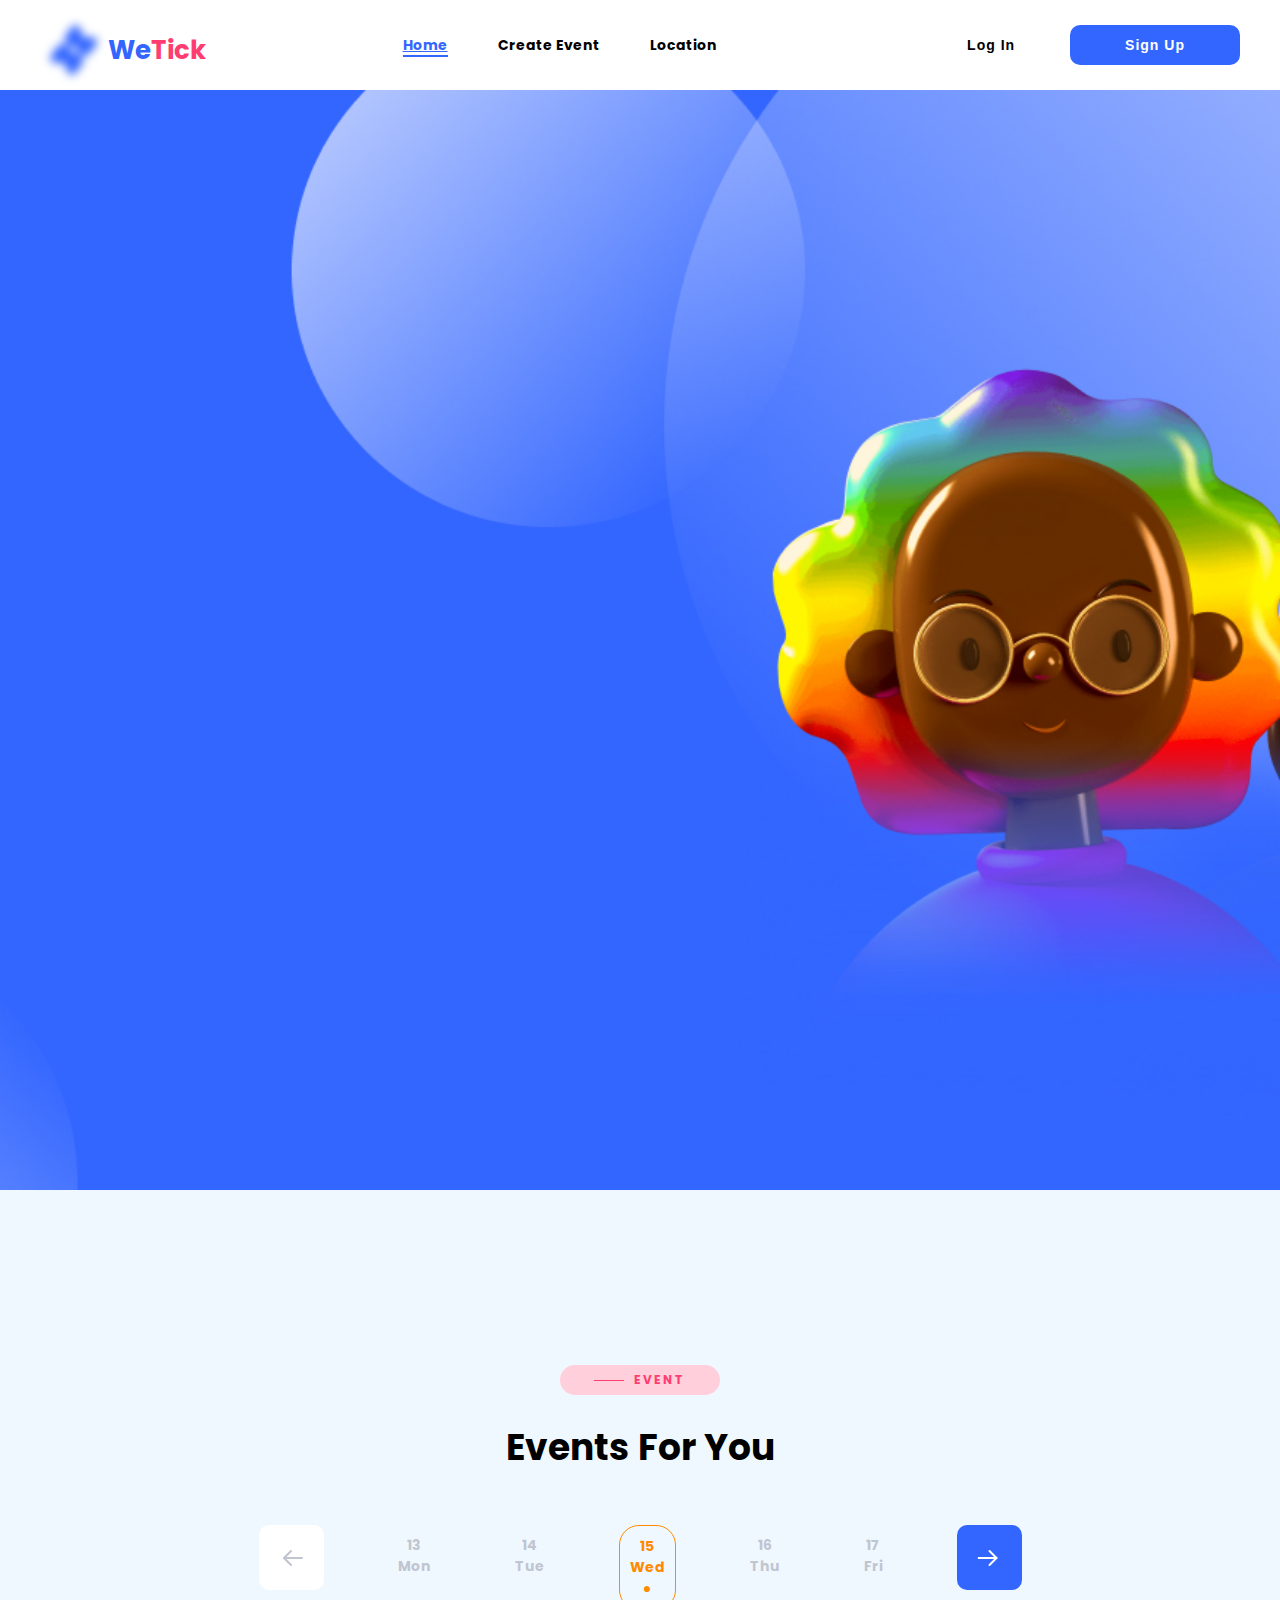
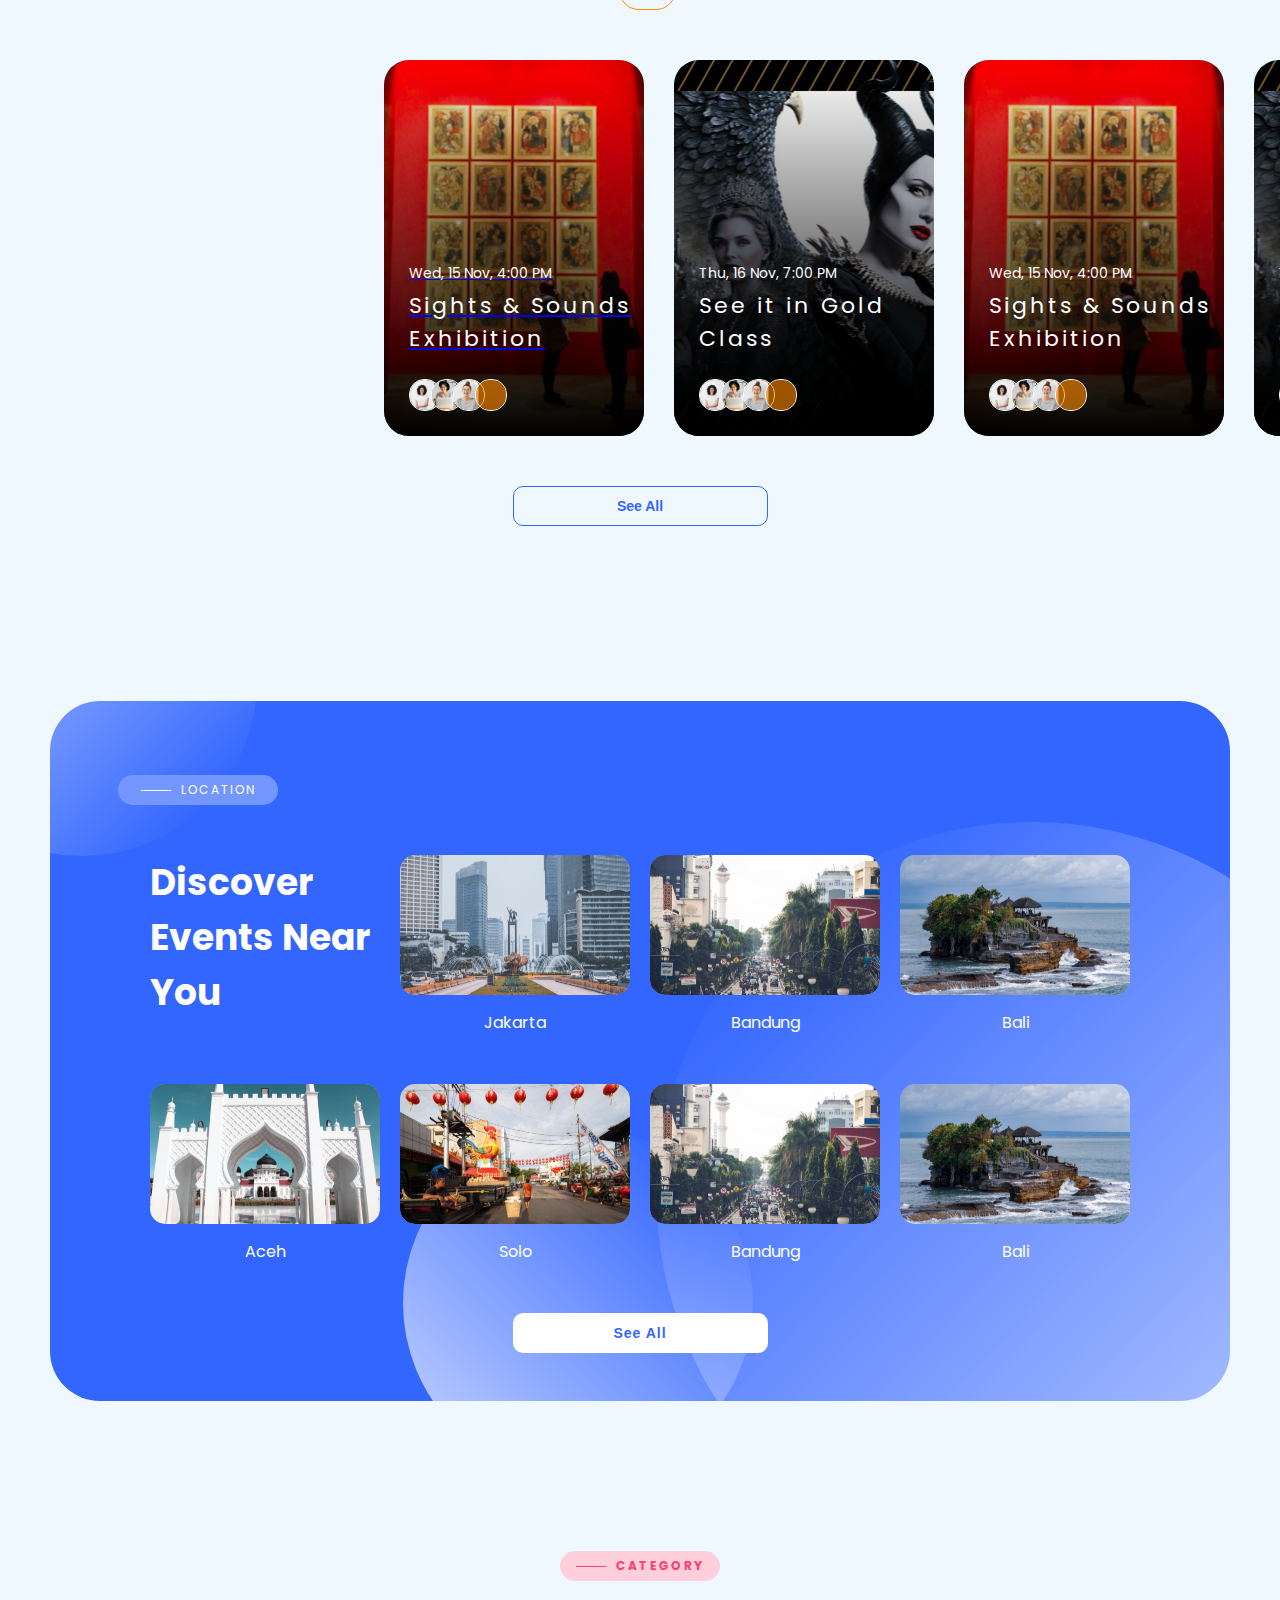
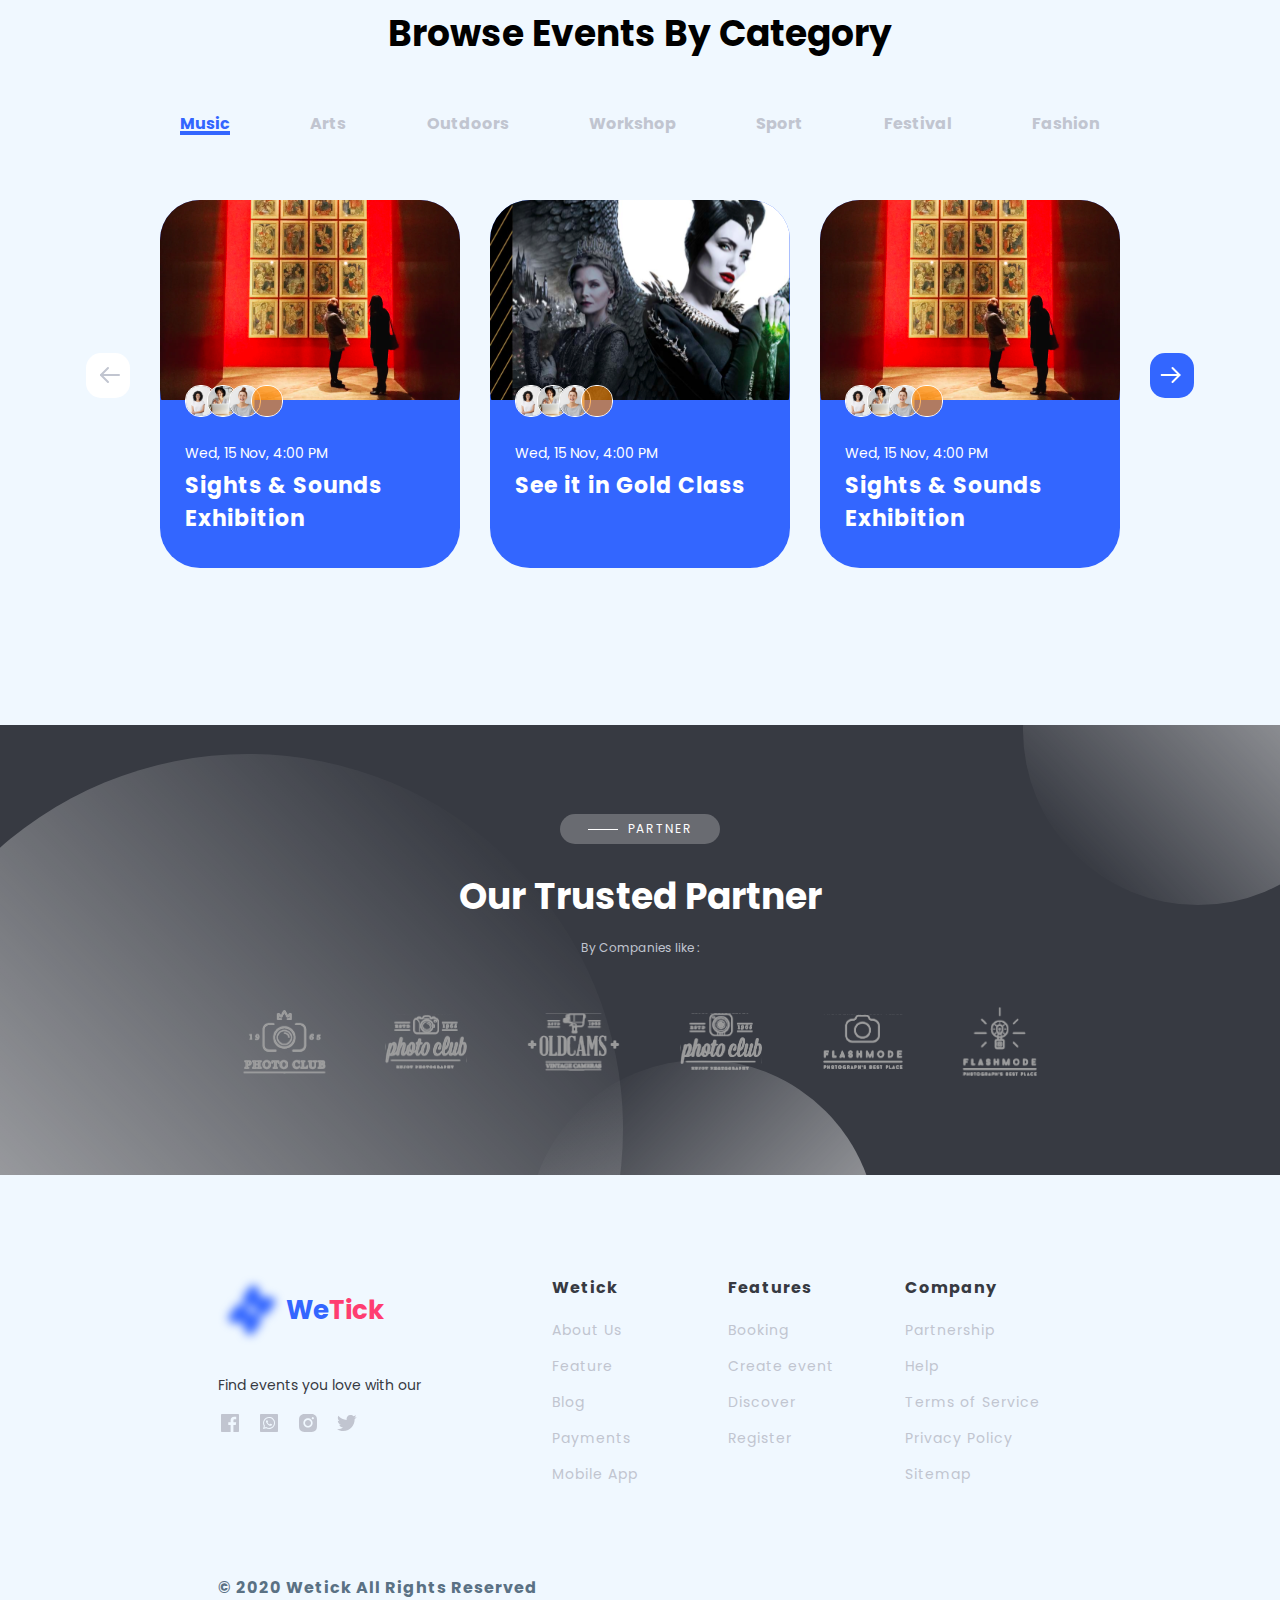
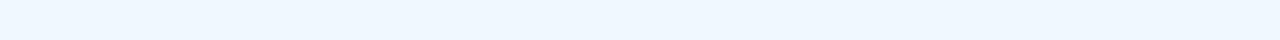
==== commit 405df03a: "fix a href" ====
--- a/index.html
+++ b/index.html
@@ -16,7 +16,7 @@
       </div>
       
       <div class="menu">
-        <div class="active"><a href="index.html">Home</a></div>
+        <div><a href="index.html" class="active">Home</a></div>
         <div>Create Event</div>
         <div>Location</div>
       </div>
--- a/asset/css/home1.css
+++ b/asset/css/home1.css
@@ -33,6 +33,12 @@
     flex-direction: column;
     justify-content: center;
   }
+  .menu .active{
+  color: #3366ff;
+  border-bottom: 2px solid #3366ff;
+  margin-left: 40%;
+  margin-right: 40%;
+  }
   .button-left{
     width: 100%;
   }
@@ -49,6 +55,12 @@
     align-items: center;
     text-align: center;
   }
+  .date .arrow-left{
+    display: none;
+  }
+  .date .arrow-right{
+    display: non
+  }
 }
 
 .list-button:hover{
@@ -84,6 +96,7 @@
 .span2 {
   color: #ff3d71;
 }
+
 .navbar {
   display: flex;
   align-items: center;
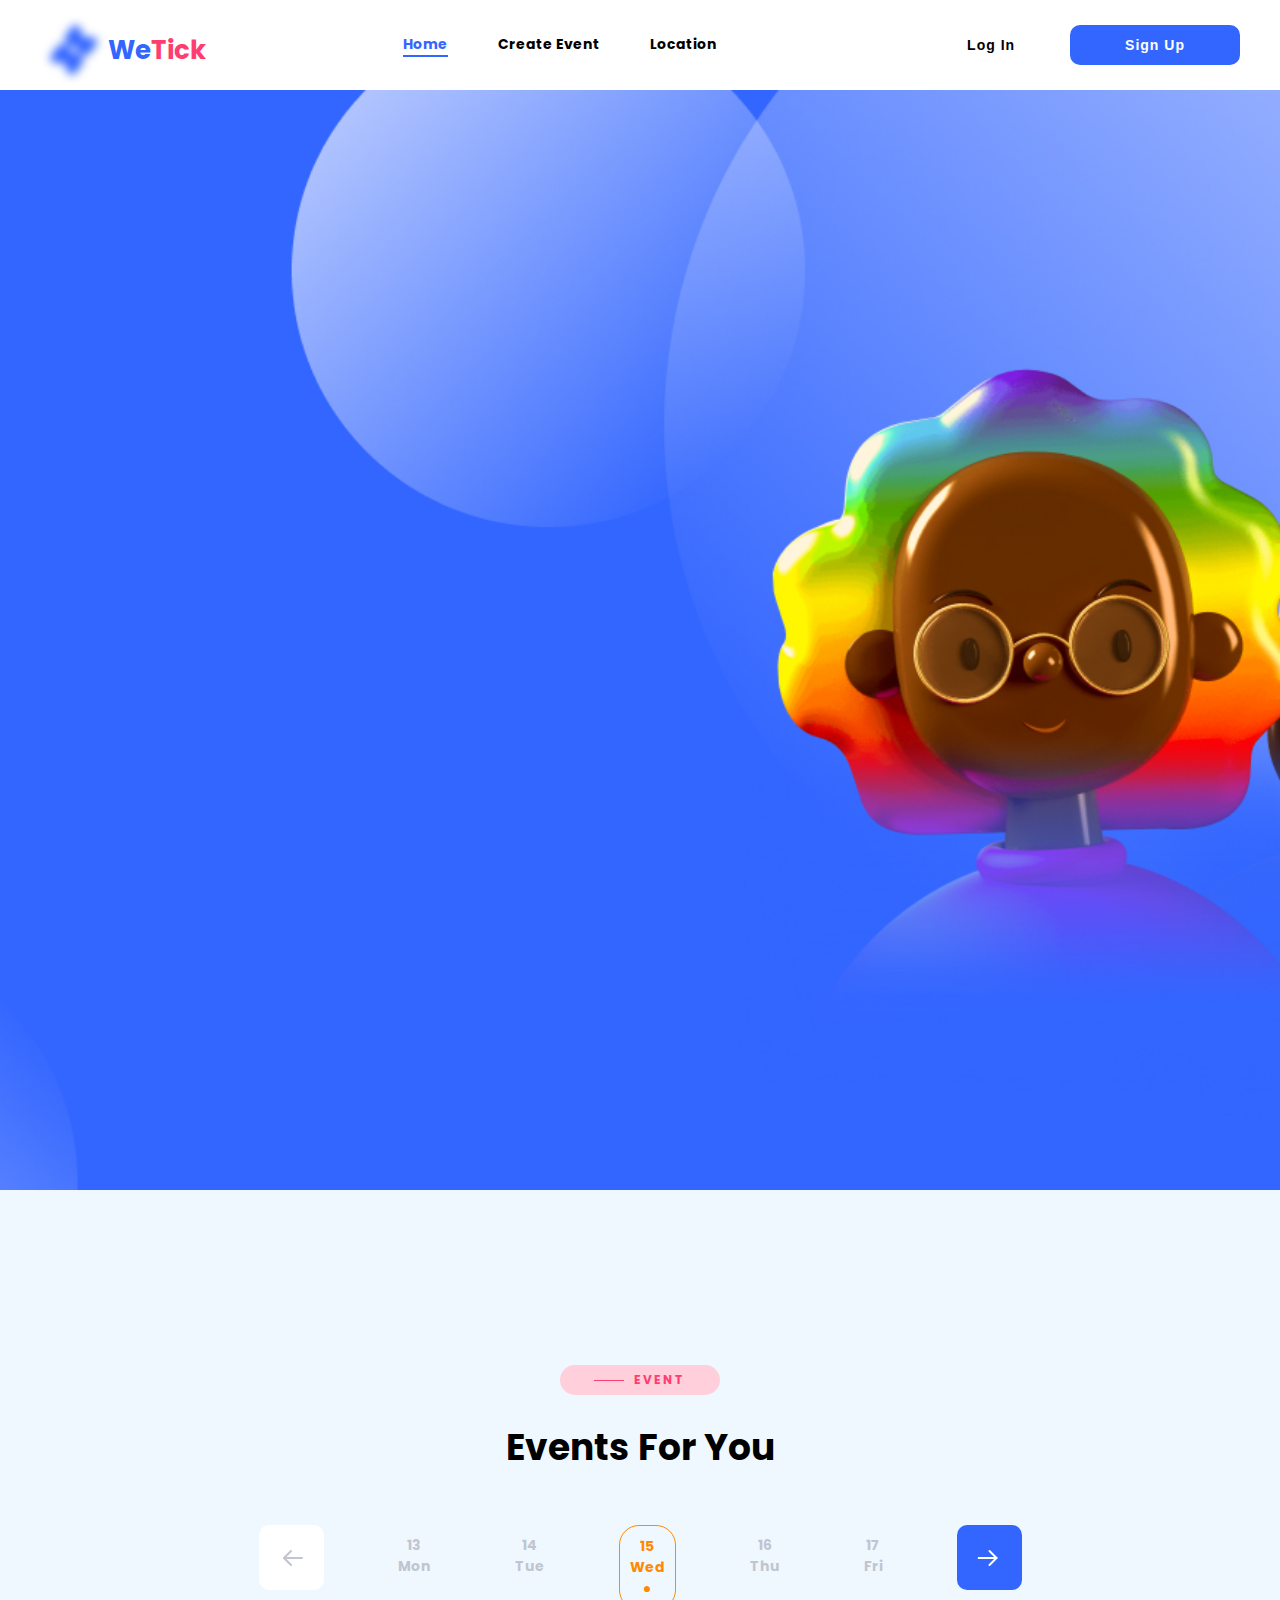
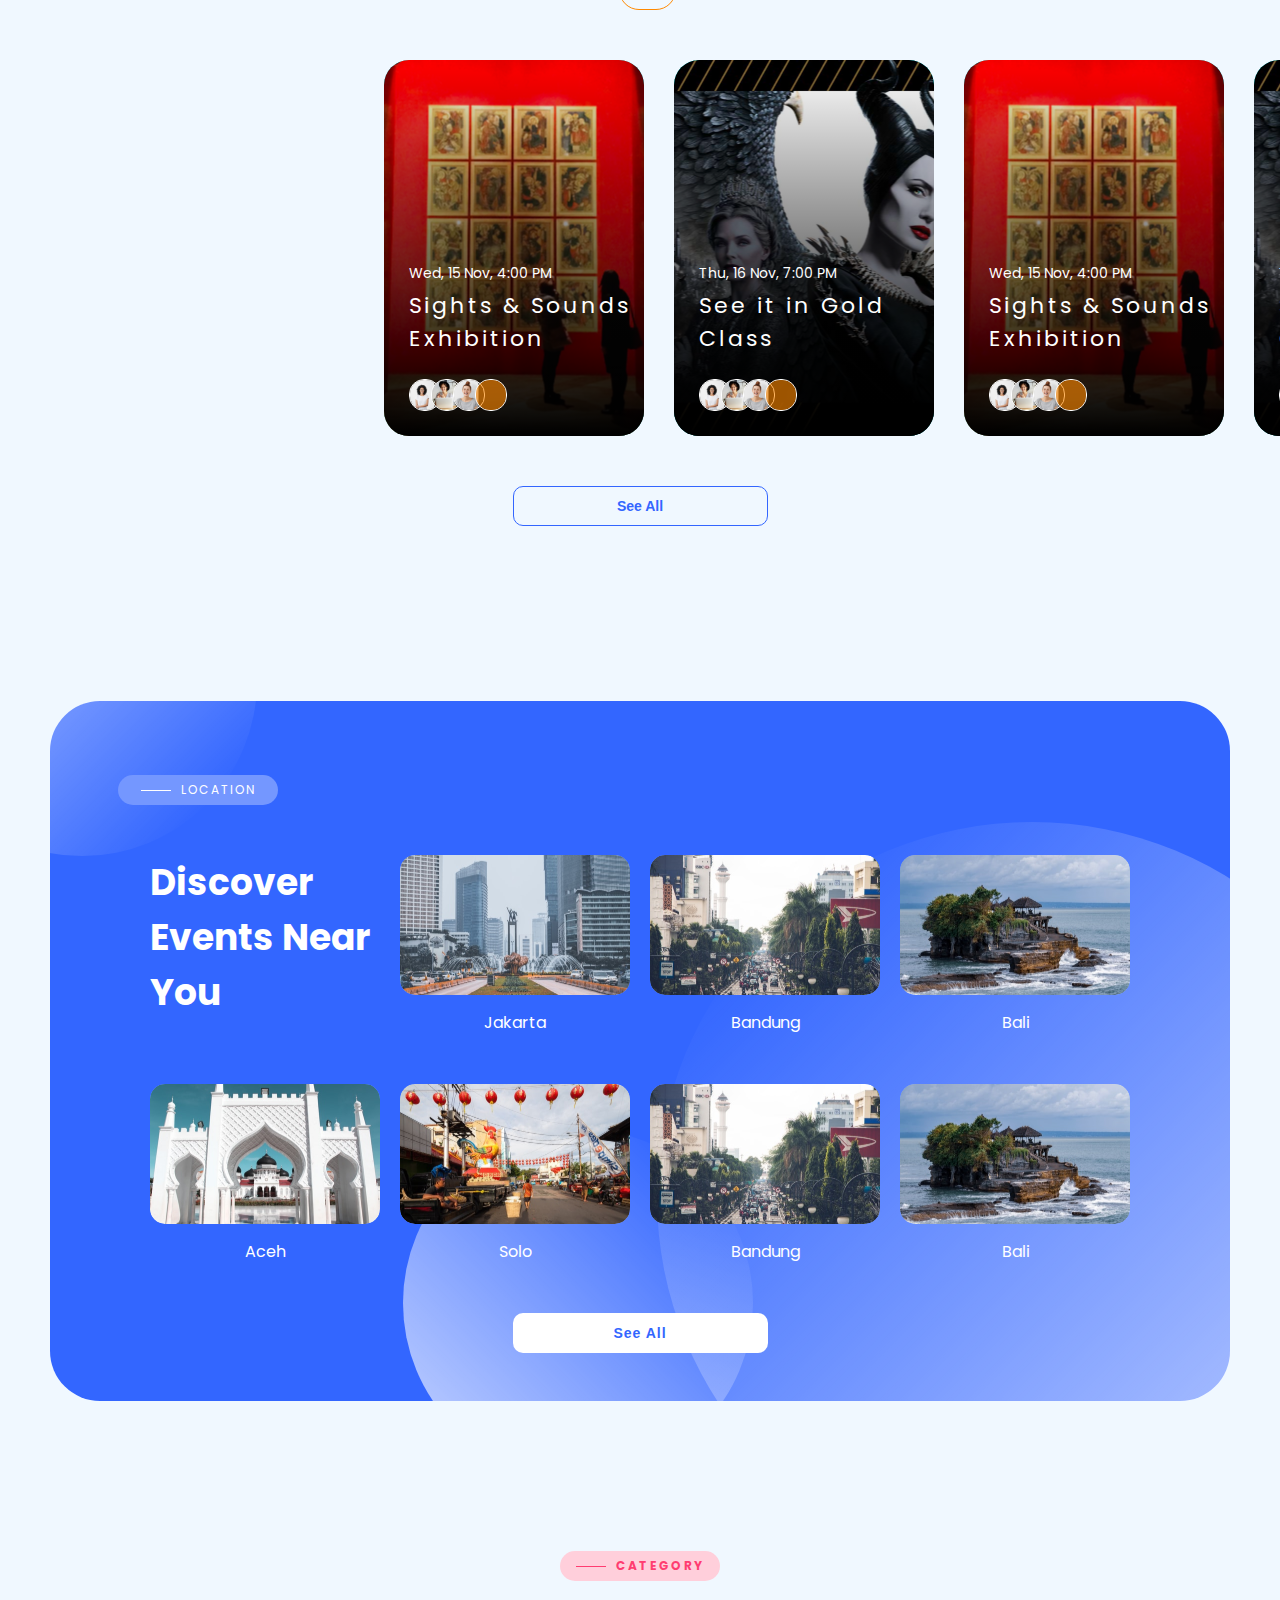
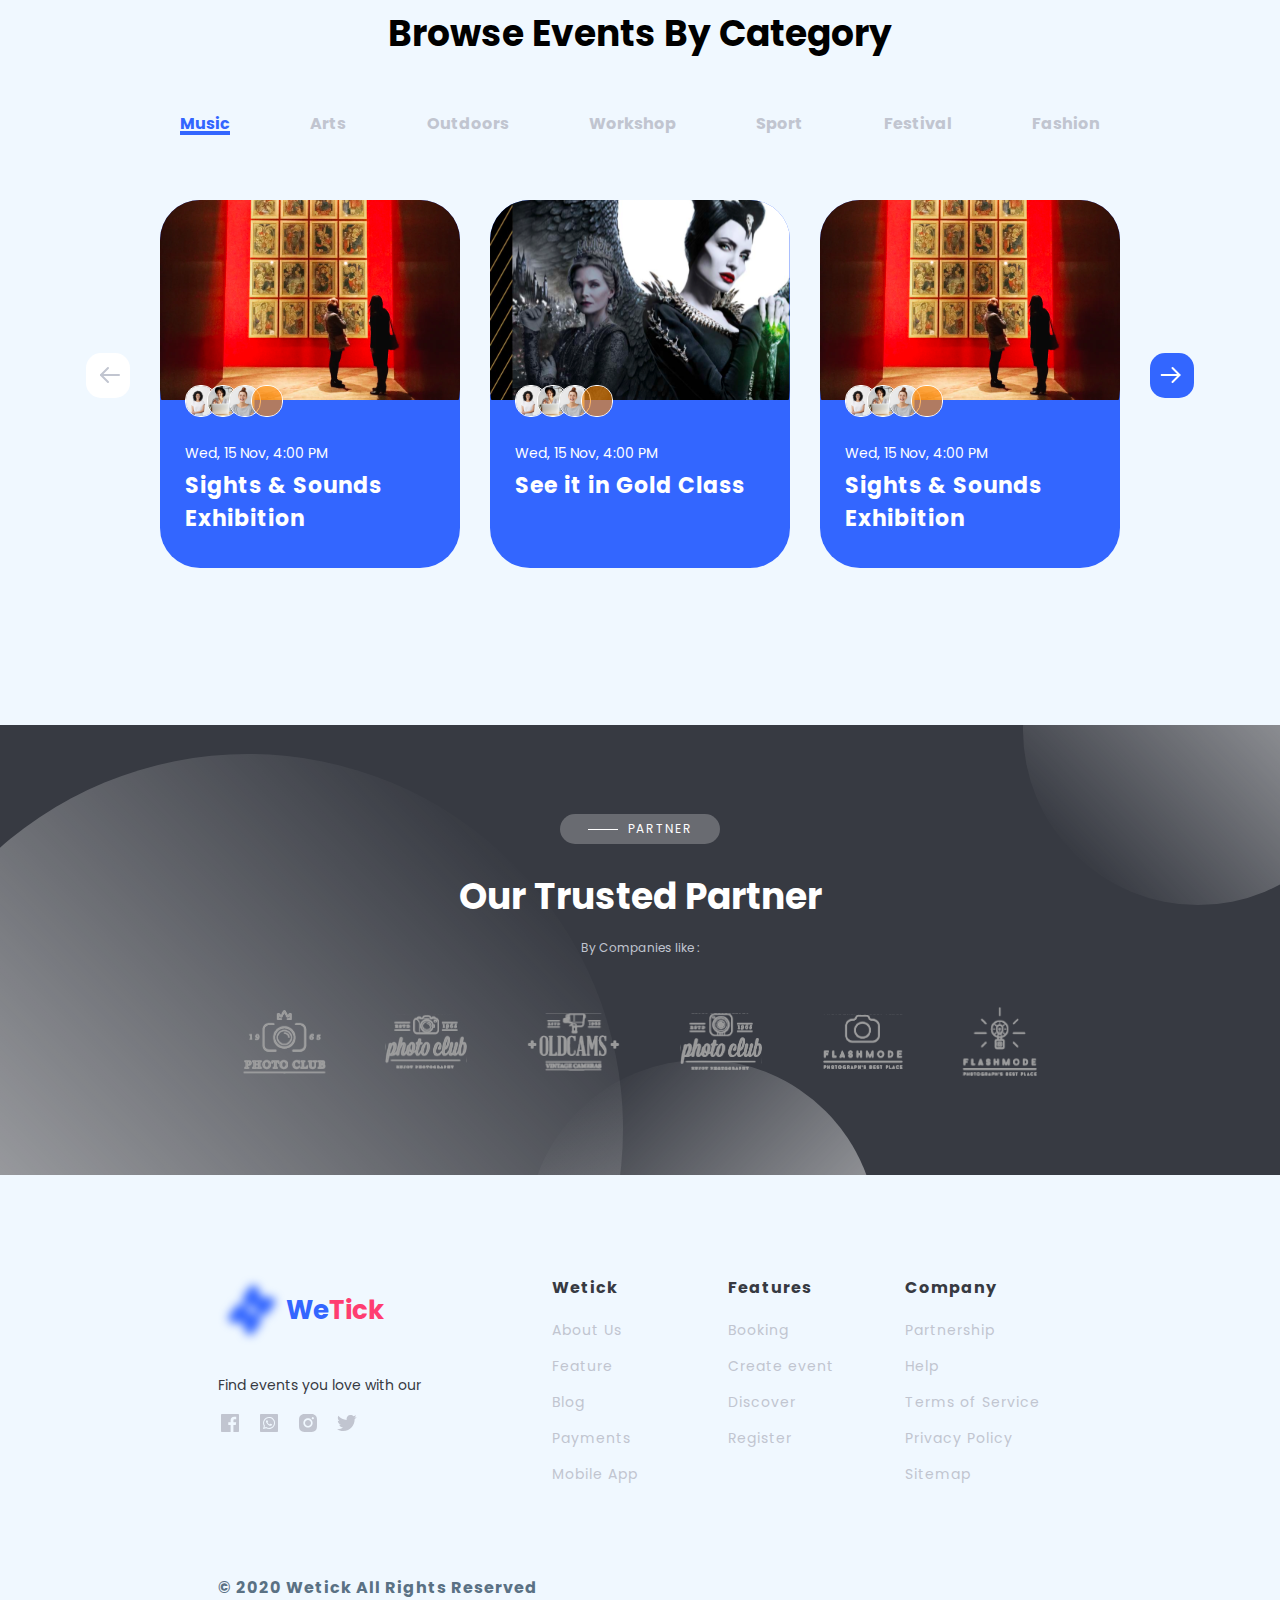
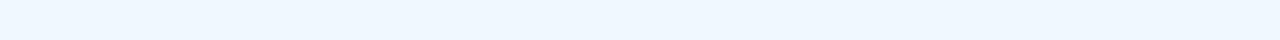
==== commit 651c153f: "add a href sign up" ====
--- a/index.html
+++ b/index.html
@@ -16,7 +16,7 @@
       </div>
       
       <div class="menu">
-        <div><a href="index.html" class="active">Home</a></div>
+        <a href="index.html"><div class="active">Home</div></a>
         <div>Create Event</div>
         <div>Location</div>
       </div>
@@ -25,7 +25,7 @@
           <button class="button-left">Log In</button>
         </div>
         <div>
-          <button class="button-right">Sign Up</button>
+          <a href="daftar.html"><button class="button-right">Sign Up</button></a>
         </div>
       </div>
       
--- a/asset/css/home1.css
+++ b/asset/css/home1.css
@@ -59,10 +59,14 @@
     display: none;
   }
   .date .arrow-right{
-    display: non
+    display: none;
   }
 }
 
+a {
+  text-decoration: none;
+  color: black;
+}
 .list-button:hover{
   background-color: #788abf;
 }
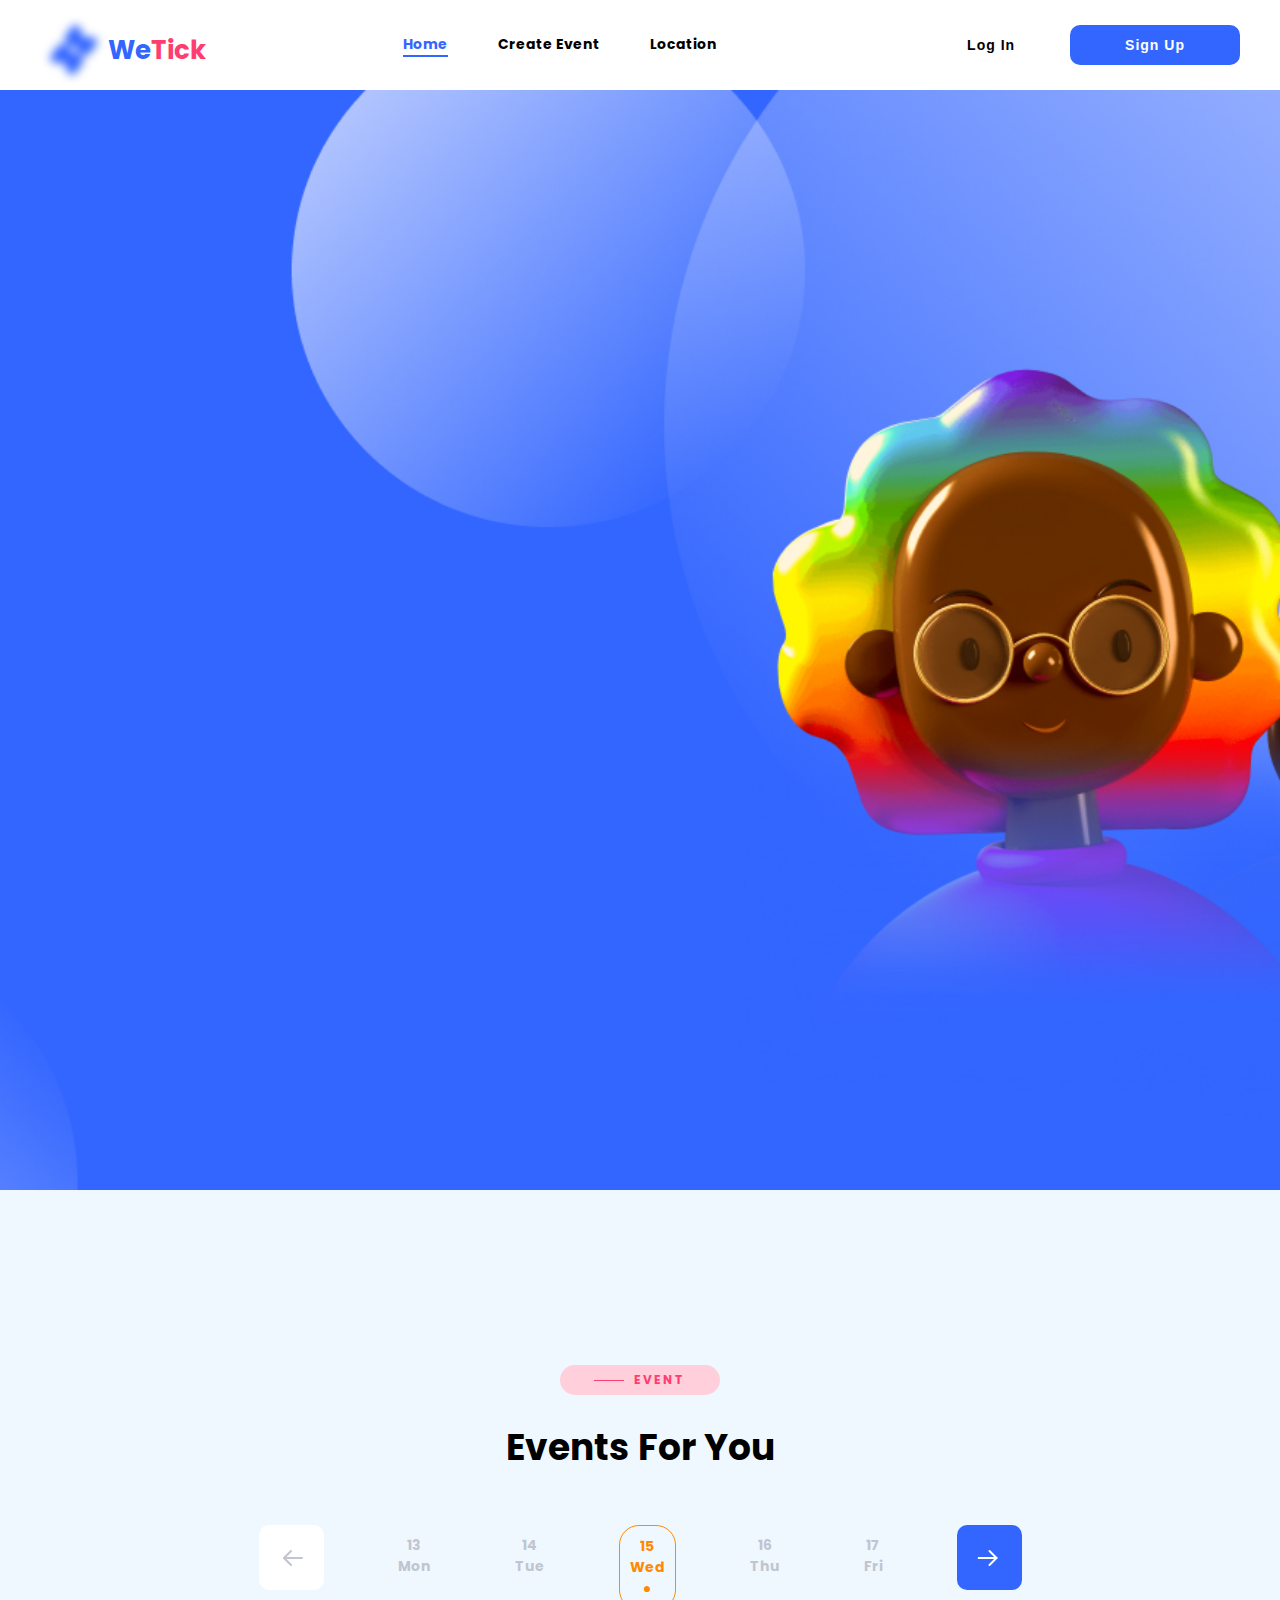
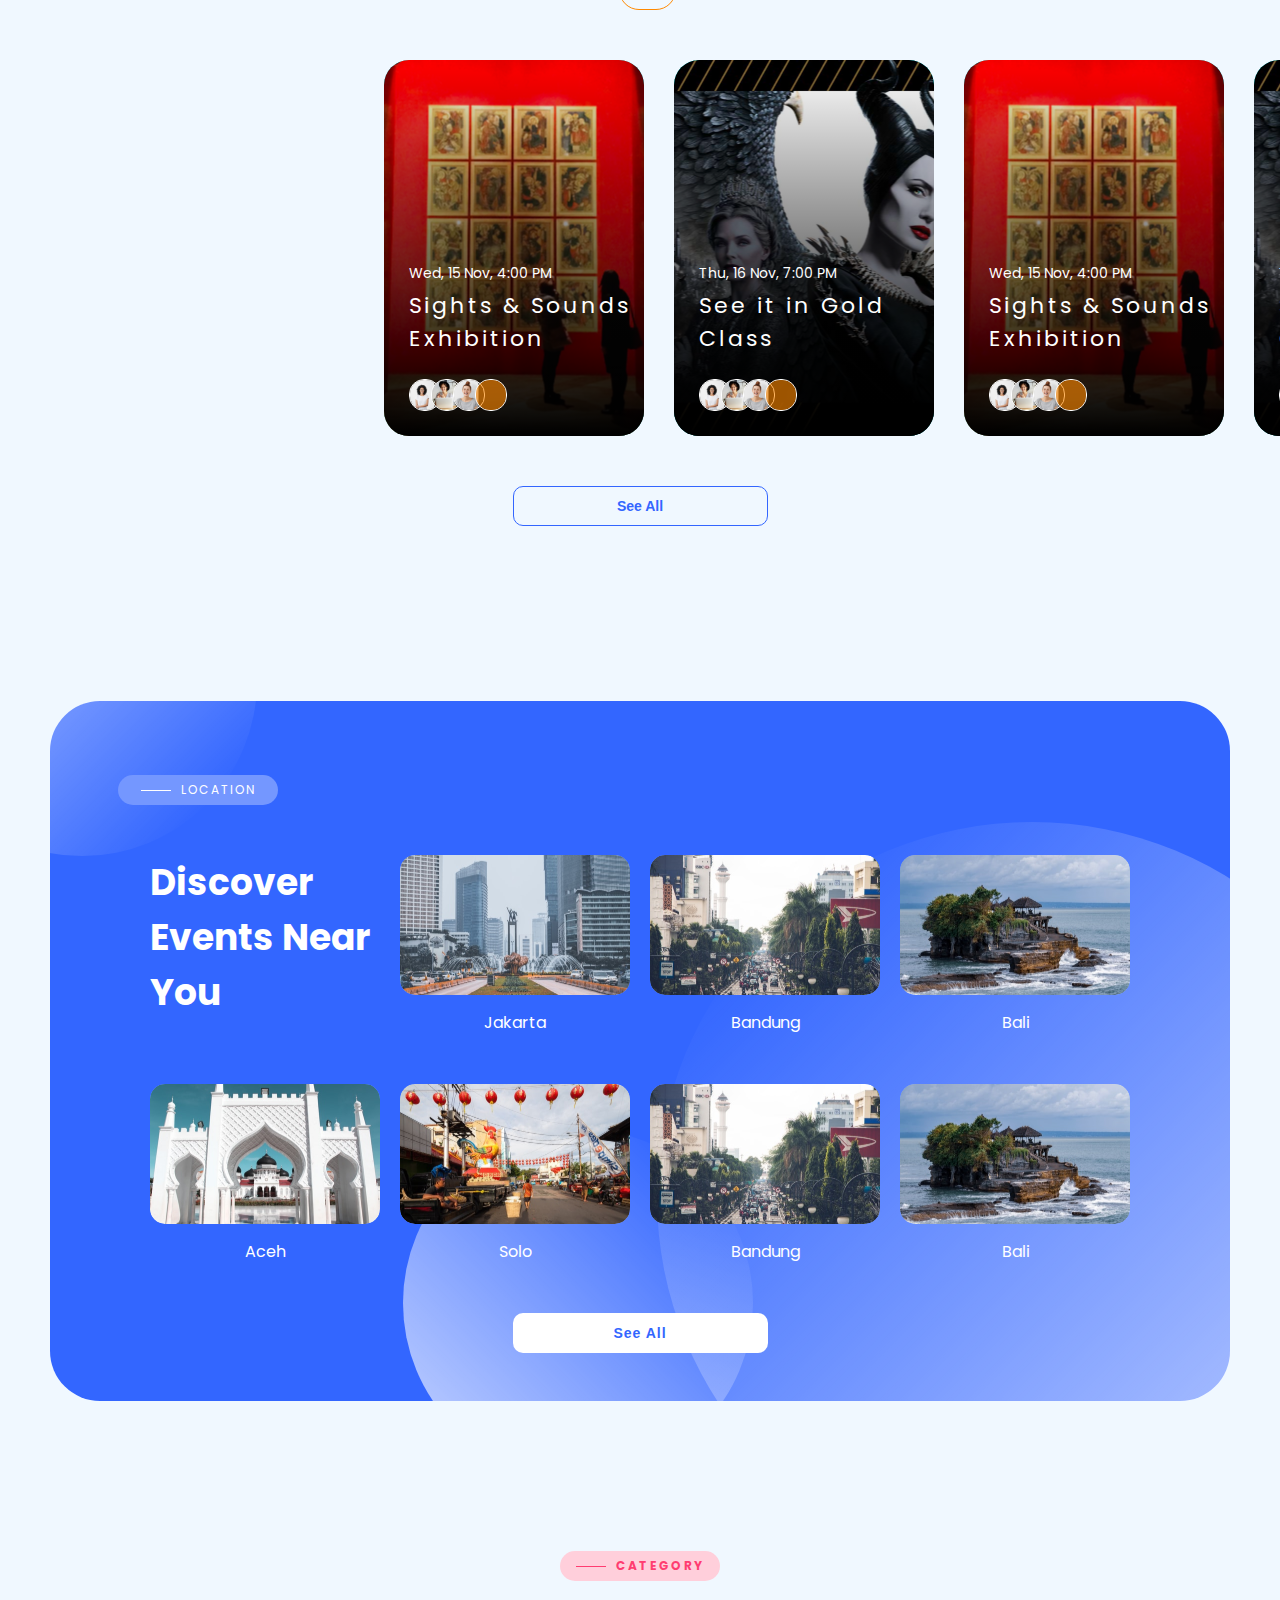
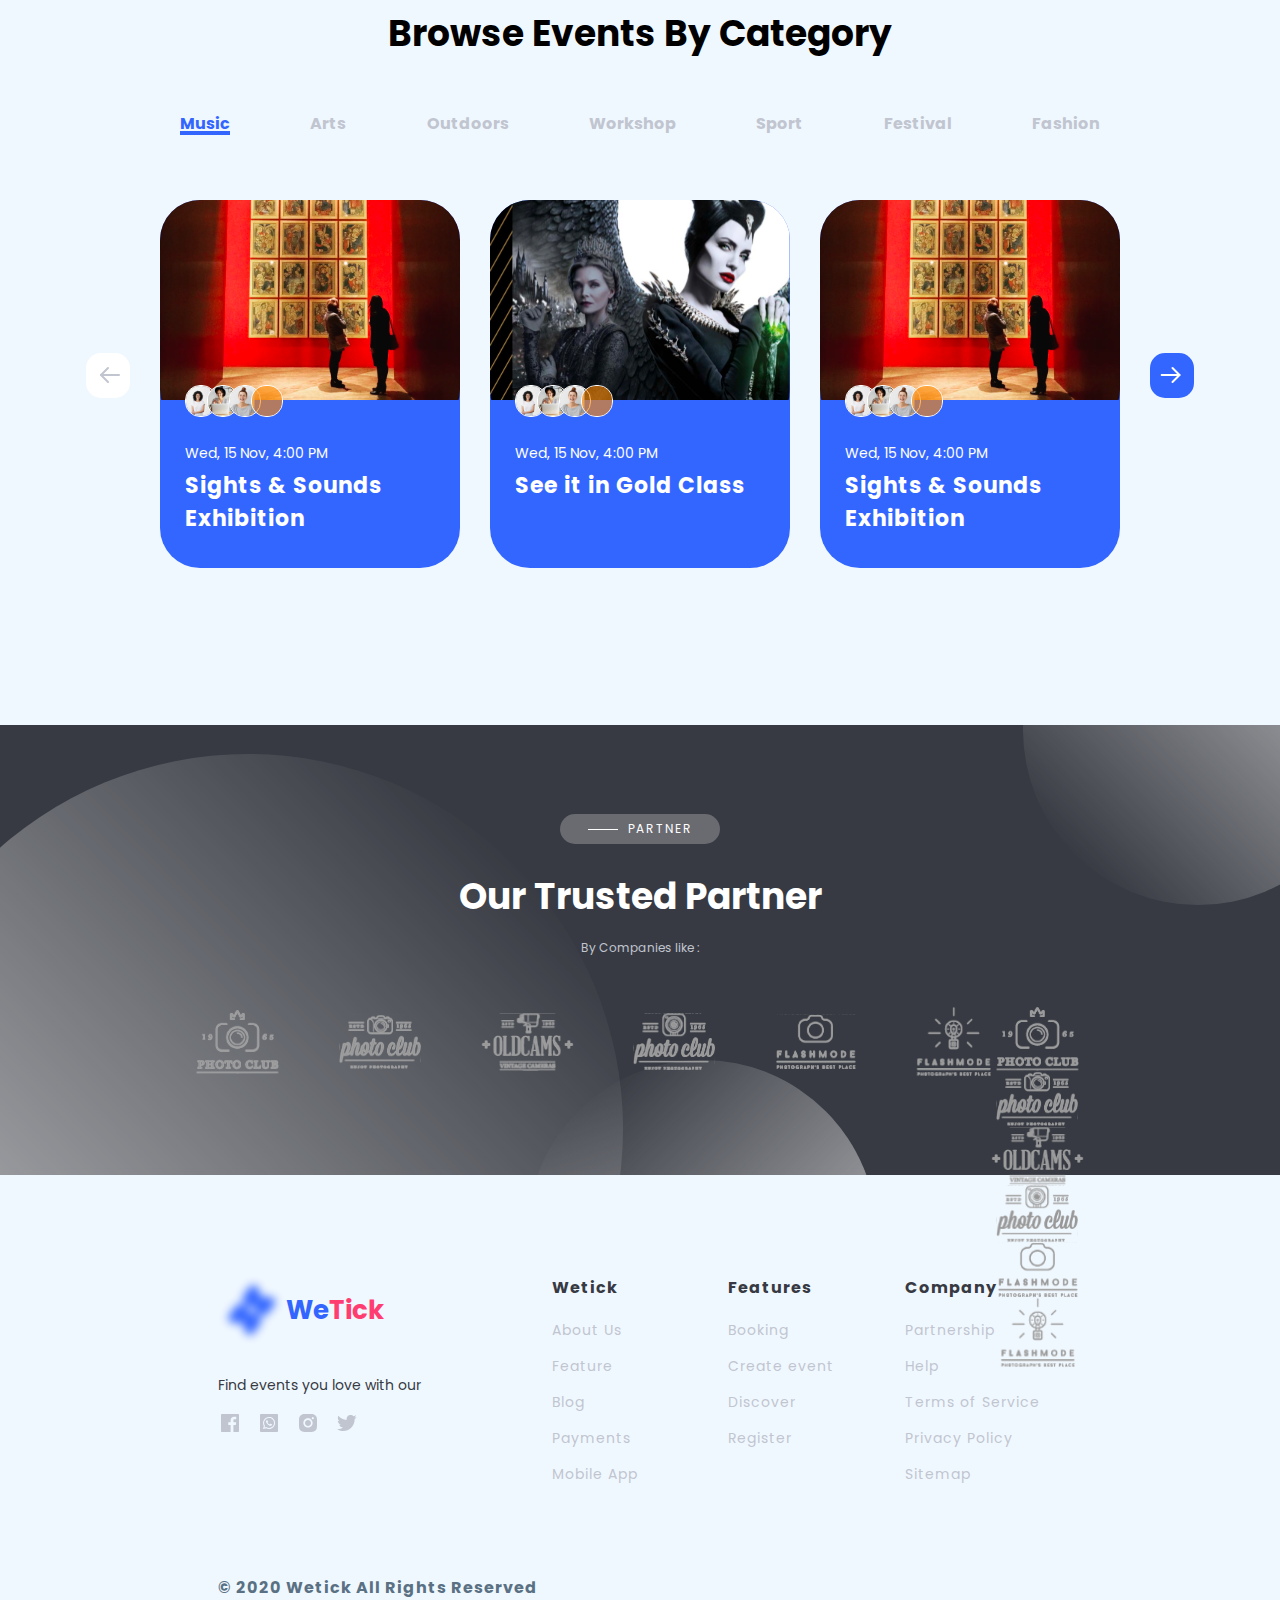
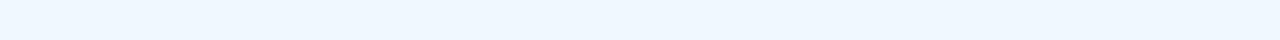
==== commit 4f6d3928: "add responsive mobile in index" ====
--- a/index.html
+++ b/index.html
@@ -17,8 +17,8 @@
       
       <div class="menu">
         <a href="index.html"><div class="active">Home</div></a>
-        <div>Create Event</div>
-        <div>Location</div>
+        <div><a href="create-event.html">Create Event</a></div>
+        <div><a href="index.html#location">Location</a></div>
       </div>
       <div class="button-navbar">
         <div>
@@ -78,145 +78,388 @@
     </div>
     <div class="arrow-hp">
       <div class="arrow-calendar">
-    <div class="arrow-left">
-      <div class="arrow-left-in">
-        <img src="./asset/img/arrow-left.svg" alt="" />
-      </div>
-    </div>
-    <div class="arrow-right">
-      <div class="arrow-right-in">
-        <img src="./asset/img/arrow-right.svg" alt="" />
-      </div>
-    </div>
-    </div>
-  </div>
+        <div class="arrow-left">
+          <div class="arrow-left-in">
+            <img src="./asset/img/arrow-left.svg" alt="" />
+          </div>
+        </div>
+        <div class="arrow-right">
+          <div class="arrow-right-in">
+            <img src="./asset/img/arrow-right.svg" alt="" />
+          </div>
+        </div>
+      </div>
+    </div>
     <div class="event">
-      <div class="event-box"><a href="./event.html">
-        <div class="box-detail">
-          <div class="content-box">
-            <div class="fill-content">
-              <div>Wed, 15 Nov, 4:00 PM</div>
-              <div class="letter-space">Sights & Sounds Exhibition</div>
-            </div>
-            <div class="profile-avatar">
-              <div class="avatar">
-                <img src="./asset/img/avatar1.png" alt="" />
-              </div>
-              <div class="avatar">
-                <img src="./asset/img/avatar2.png" alt="" />
-              </div>
-              <div class="avatar">
-                <img src="./asset/img/avatar3.png" alt="" />
-              </div>
-              <div class="avatar">
-                <img src="./asset/img/avatar4.png" alt="" />
-              </div>
-            </div>
-          </div>
-        </div>
-      </a>
+      <div class="event-box">
+        <a href="event.html">
+          <div class="box-detail">
+            <div class="content-box">
+              <div class="fill-content">
+                <div>Wed, 15 Nov, 4:00 PM</div>
+                <div class="letter-space">Sights & Sounds Exhibition</div>
+              </div>
+              <div class="profile-avatar">
+                <div class="avatar">
+                  <img src="./asset/img/avatar1.png" alt="" />
+                </div>
+                <div class="avatar">
+                  <img src="./asset/img/avatar2.png" alt="" />
+                </div>
+                <div class="avatar">
+                  <img src="./asset/img/avatar3.png" alt="" />
+                </div>
+                <div class="avatar">
+                  <img src="./asset/img/avatar4.png" alt="" />
+                </div>
+              </div>
+            </div>
+          </div>
+        </a>
       </div>
       <div class="event-box2">
-        <div class="box-detail2">
-          <div class="content-box2">
-            <div class="fill-content2">
-              <div>Thu, 16 Nov, 7:00 PM</div>
-              <div class="letter-space">See it in Gold Class</div>
-            </div>
-            <div class="profile-avatar2">
-              <div class="avatar2">
-                <img src="./asset/img/avatar1.png" alt="" />
-              </div>
-              <div class="avatar2">
-                <img src="./asset/img/avatar2.png" alt="" />
-              </div>
-              <div class="avatar" 2>
-                <img src="./asset/img/avatar3.png" alt="" />
-              </div>
-              <div class="avatar2">
-                <img src="./asset/img/avatar4.png" alt="" />
-              </div>
-            </div>
-          </div>
-        </div>
+        <a href="event.html">
+          <div class="box-detail2">
+            <div class="content-box2">
+              <div class="fill-content2">
+                <div>Thu, 16 Nov, 7:00 PM</div>
+                <div class="letter-space">See it in Gold Class</div>
+              </div>
+              <div class="profile-avatar2">
+                <div class="avatar2">
+                  <img src="./asset/img/avatar1.png" alt="" />
+                </div>
+                <div class="avatar2">
+                  <img src="./asset/img/avatar2.png" alt="" />
+                </div>
+                <div class="avatar" 2>
+                  <img src="./asset/img/avatar3.png" alt="" />
+                </div>
+                <div class="avatar2">
+                  <img src="./asset/img/avatar4.png" alt="" />
+                </div>
+              </div>
+            </div>
+          </div>
+        </a>
       </div>
       <div class="event-box">
-        <div class="box-detail">
-          <div class="content-box">
-            <div class="fill-content">
-              <div>Wed, 15 Nov, 4:00 PM</div>
-              <div class="letter-space">Sights & Sounds Exhibition</div>
-            </div>
-            <div class="profile-avatar">
-              <div class="avatar">
-                <img src="./asset/img/avatar1.png" alt="" />
-              </div>
-              <div class="avatar">
-                <img src="./asset/img/avatar2.png" alt="" />
-              </div>
-              <div class="avatar">
-                <img src="./asset/img/avatar3.png" alt="" />
-              </div>
-              <div class="avatar">
-                <img src="./asset/img/avatar4.png" alt="" />
-              </div>
-            </div>
-          </div>
-        </div>
+        <a href="event.html">
+          <div class="box-detail">
+            <div class="content-box">
+              <div class="fill-content">
+                <div>Wed, 15 Nov, 4:00 PM</div>
+                <div class="letter-space">Sights & Sounds Exhibition</div>
+              </div>
+              <div class="profile-avatar">
+                <div class="avatar">
+                  <img src="./asset/img/avatar1.png" alt="" />
+                </div>
+                <div class="avatar">
+                  <img src="./asset/img/avatar2.png" alt="" />
+                </div>
+                <div class="avatar">
+                  <img src="./asset/img/avatar3.png" alt="" />
+                </div>
+                <div class="avatar">
+                  <img src="./asset/img/avatar4.png" alt="" />
+                </div>
+              </div>
+            </div>
+          </div>
+        </a>
       </div>
       <div class="event-box2">
-        <div class="box-detail2">
-          <div class="content-box2">
-            <div class="fill-content2">
-              <div>Thu, 16 Nov, 7:00 PM</div>
-              <div class="letter-space">See it in Gold Class</div>
-            </div>
-            <div class="profile-avatar2">
-              <div class="avatar2">
-                <img src="./asset/img/avatar1.png" alt="" />
-              </div>
-              <div class="avatar2">
-                <img src="./asset/img/avatar2.png" alt="" />
-              </div>
-              <div class="avatar2">
-                <img src="./asset/img/avatar3.png" alt="" />
-              </div>
-              <div class="avatar2">
-                <img src="./asset/img/avatar4.png" alt="" />
-              </div>
-            </div>
-          </div>
-        </div>
+        <a href="event.html">
+          <div class="box-detail2">
+            <div class="content-box2">
+              <div class="fill-content2">
+                <div>Thu, 16 Nov, 7:00 PM</div>
+                <div class="letter-space">See it in Gold Class</div>
+              </div>
+              <div class="profile-avatar2">
+                <div class="avatar2">
+                  <img src="./asset/img/avatar1.png" alt="" />
+                </div>
+                <div class="avatar2">
+                  <img src="./asset/img/avatar2.png" alt="" />
+                </div>
+                <div class="avatar" 2>
+                  <img src="./asset/img/avatar3.png" alt="" />
+                </div>
+                <div class="avatar2">
+                  <img src="./asset/img/avatar4.png" alt="" />
+                </div>
+              </div>
+            </div>
+          </div>
+        </a>
       </div>
       <div class="event-box">
-        <div class="box-detail">
-          <div class="content-box">
-            <div class="fill-content">
-              <div>Wed, 15 Nov, 4:00 PM</div>
-              <div class="letter-space">Sights & Sounds Exhibition</div>
-            </div>
-            <div class="profile-avatar">
-              <div class="avatar">
-                <img src="./asset/img/avatar1.png" alt="" />
-              </div>
-              <div class="avatar">
-                <img src="./asset/img/avatar2.png" alt="" />
-              </div>
-              <div class="avatar">
-                <img src="./asset/img/avatar3.png" alt="" />
-              </div>
-              <div class="avatar">
-                <img src="./asset/img/avatar4.png" alt="" />
-              </div>
-            </div>
-          </div>
-        </div>
+        <a href="event.html">
+          <div class="box-detail">
+            <div class="content-box">
+              <div class="fill-content">
+                <div>Wed, 15 Nov, 4:00 PM</div>
+                <div class="letter-space">Sights & Sounds Exhibition</div>
+              </div>
+              <div class="profile-avatar">
+                <div class="avatar">
+                  <img src="./asset/img/avatar1.png" alt="" />
+                </div>
+                <div class="avatar">
+                  <img src="./asset/img/avatar2.png" alt="" />
+                </div>
+                <div class="avatar">
+                  <img src="./asset/img/avatar3.png" alt="" />
+                </div>
+                <div class="avatar">
+                  <img src="./asset/img/avatar4.png" alt="" />
+                </div>
+              </div>
+            </div>
+          </div>
+        </a>
+      </div>
+      <div class="event-box2">
+        <a href="event.html">
+          <div class="box-detail2">
+            <div class="content-box2">
+              <div class="fill-content2">
+                <div>Thu, 16 Nov, 7:00 PM</div>
+                <div class="letter-space">See it in Gold Class</div>
+              </div>
+              <div class="profile-avatar2">
+                <div class="avatar2">
+                  <img src="./asset/img/avatar1.png" alt="" />
+                </div>
+                <div class="avatar2">
+                  <img src="./asset/img/avatar2.png" alt="" />
+                </div>
+                <div class="avatar" 2>
+                  <img src="./asset/img/avatar3.png" alt="" />
+                </div>
+                <div class="avatar2">
+                  <img src="./asset/img/avatar4.png" alt="" />
+                </div>
+              </div>
+            </div>
+          </div>
+        </a>
+      </div>
+      <div class="event-box">
+        <a href="event.html">
+          <div class="box-detail">
+            <div class="content-box">
+              <div class="fill-content">
+                <div>Wed, 15 Nov, 4:00 PM</div>
+                <div class="letter-space">Sights & Sounds Exhibition</div>
+              </div>
+              <div class="profile-avatar">
+                <div class="avatar">
+                  <img src="./asset/img/avatar1.png" alt="" />
+                </div>
+                <div class="avatar">
+                  <img src="./asset/img/avatar2.png" alt="" />
+                </div>
+                <div class="avatar">
+                  <img src="./asset/img/avatar3.png" alt="" />
+                </div>
+                <div class="avatar">
+                  <img src="./asset/img/avatar4.png" alt="" />
+                </div>
+              </div>
+            </div>
+          </div>
+        </a>
+      </div>
+      <div class="event-box2">
+        <a href="event.html">
+          <div class="box-detail2">
+            <div class="content-box2">
+              <div class="fill-content2">
+                <div>Thu, 16 Nov, 7:00 PM</div>
+                <div class="letter-space">See it in Gold Class</div>
+              </div>
+              <div class="profile-avatar2">
+                <div class="avatar2">
+                  <img src="./asset/img/avatar1.png" alt="" />
+                </div>
+                <div class="avatar2">
+                  <img src="./asset/img/avatar2.png" alt="" />
+                </div>
+                <div class="avatar" 2>
+                  <img src="./asset/img/avatar3.png" alt="" />
+                </div>
+                <div class="avatar2">
+                  <img src="./asset/img/avatar4.png" alt="" />
+                </div>
+              </div>
+            </div>
+          </div>
+        </a>
+      </div>
+      <div class="event-box">
+        <a href="event.html">
+          <div class="box-detail">
+            <div class="content-box">
+              <div class="fill-content">
+                <div>Wed, 15 Nov, 4:00 PM</div>
+                <div class="letter-space">Sights & Sounds Exhibition</div>
+              </div>
+              <div class="profile-avatar">
+                <div class="avatar">
+                  <img src="./asset/img/avatar1.png" alt="" />
+                </div>
+                <div class="avatar">
+                  <img src="./asset/img/avatar2.png" alt="" />
+                </div>
+                <div class="avatar">
+                  <img src="./asset/img/avatar3.png" alt="" />
+                </div>
+                <div class="avatar">
+                  <img src="./asset/img/avatar4.png" alt="" />
+                </div>
+              </div>
+            </div>
+          </div>
+        </a>
+      </div>
+      <div class="event-box2">
+        <a href="event.html">
+          <div class="box-detail2">
+            <div class="content-box2">
+              <div class="fill-content2">
+                <div>Thu, 16 Nov, 7:00 PM</div>
+                <div class="letter-space">See it in Gold Class</div>
+              </div>
+              <div class="profile-avatar2">
+                <div class="avatar2">
+                  <img src="./asset/img/avatar1.png" alt="" />
+                </div>
+                <div class="avatar2">
+                  <img src="./asset/img/avatar2.png" alt="" />
+                </div>
+                <div class="avatar" 2>
+                  <img src="./asset/img/avatar3.png" alt="" />
+                </div>
+                <div class="avatar2">
+                  <img src="./asset/img/avatar4.png" alt="" />
+                </div>
+              </div>
+            </div>
+          </div>
+        </a>
+      </div>
+      <div class="event-box">
+        <a href="event.html">
+          <div class="box-detail">
+            <div class="content-box">
+              <div class="fill-content">
+                <div>Wed, 15 Nov, 4:00 PM</div>
+                <div class="letter-space">Sights & Sounds Exhibition</div>
+              </div>
+              <div class="profile-avatar">
+                <div class="avatar">
+                  <img src="./asset/img/avatar1.png" alt="" />
+                </div>
+                <div class="avatar">
+                  <img src="./asset/img/avatar2.png" alt="" />
+                </div>
+                <div class="avatar">
+                  <img src="./asset/img/avatar3.png" alt="" />
+                </div>
+                <div class="avatar">
+                  <img src="./asset/img/avatar4.png" alt="" />
+                </div>
+              </div>
+            </div>
+          </div>
+        </a>
+      </div>
+      <div class="event-box2">
+        <a href="event.html">
+          <div class="box-detail2">
+            <div class="content-box2">
+              <div class="fill-content2">
+                <div>Thu, 16 Nov, 7:00 PM</div>
+                <div class="letter-space">See it in Gold Class</div>
+              </div>
+              <div class="profile-avatar2">
+                <div class="avatar2">
+                  <img src="./asset/img/avatar1.png" alt="" />
+                </div>
+                <div class="avatar2">
+                  <img src="./asset/img/avatar2.png" alt="" />
+                </div>
+                <div class="avatar" 2>
+                  <img src="./asset/img/avatar3.png" alt="" />
+                </div>
+                <div class="avatar2">
+                  <img src="./asset/img/avatar4.png" alt="" />
+                </div>
+              </div>
+            </div>
+          </div>
+        </a>
+      </div>
+      <div class="event-box">
+        <a href="event.html">
+          <div class="box-detail">
+            <div class="content-box">
+              <div class="fill-content">
+                <div>Wed, 15 Nov, 4:00 PM</div>
+                <div class="letter-space">Sights & Sounds Exhibition</div>
+              </div>
+              <div class="profile-avatar">
+                <div class="avatar">
+                  <img src="./asset/img/avatar1.png" alt="" />
+                </div>
+                <div class="avatar">
+                  <img src="./asset/img/avatar2.png" alt="" />
+                </div>
+                <div class="avatar">
+                  <img src="./asset/img/avatar3.png" alt="" />
+                </div>
+                <div class="avatar">
+                  <img src="./asset/img/avatar4.png" alt="" />
+                </div>
+              </div>
+            </div>
+          </div>
+        </a>
+      </div>
+      <div class="event-box2">
+        <a href="event.html">
+          <div class="box-detail2">
+            <div class="content-box2">
+              <div class="fill-content2">
+                <div>Thu, 16 Nov, 7:00 PM</div>
+                <div class="letter-space">See it in Gold Class</div>
+              </div>
+              <div class="profile-avatar2">
+                <div class="avatar2">
+                  <img src="./asset/img/avatar1.png" alt="" />
+                </div>
+                <div class="avatar2">
+                  <img src="./asset/img/avatar2.png" alt="" />
+                </div>
+                <div class="avatar" 2>
+                  <img src="./asset/img/avatar3.png" alt="" />
+                </div>
+                <div class="avatar2">
+                  <img src="./asset/img/avatar4.png" alt="" />
+                </div>
+              </div>
+            </div>
+          </div>
+        </a>
       </div>
     </div>
     <div class="button-transparent">
       <button type="button" class="button-see-all">See All</button>
     </div>
-    <div class="discover-location">
+    <div class="discover-location" id="location">
       <div class="background-blue">
         <div class="content-discover">
           <div class="event-blue1">
@@ -373,6 +616,20 @@
         </div>
       </div>
     </div>
+      <div class="arrow-hp">
+      <div class="arrow-calendar">
+        <div class="arrow-left">
+          <div class="arrow-left-in">
+            <img src="./asset/img/arrow-left.svg" alt="" />
+          </div>
+        </div>
+        <div class="arrow-right">
+          <div class="arrow-right-in">
+            <img src="./asset/img/arrow-right.svg" alt="" />
+          </div>
+        </div>
+      </div>
+    </div>
     <div class="content-black">
       <div class="background-black">
         <div class="content-black-in">
@@ -409,6 +666,32 @@
                 <img src="./asset/img/logo-black6.svg" alt="" />
               </div>
             </div>
+            <div class="logo-black-hidden">
+              <div class="logo-black2">
+                <div>
+                  <img src="./asset/img/logo-black1.svg" alt="" />
+                </div>
+                <div>
+                  <img src="./asset/img/logo-black2.svg" alt="" />
+                </div>
+              </div>
+              <div class="logo-black3">
+                <div>
+                  <img src="./asset/img/logo-black3.svg" alt="" />
+                </div>
+                <div>
+                  <img src="./asset/img/logo-black4.svg" alt="" />
+                </div>
+              </div>
+              <div class="logo-black4">
+                <div>
+                  <img src="./asset/img/logo-black5.svg" alt="" />
+                </div>
+                <div>
+                  <img src="./asset/img/logo-black6.svg" alt="" />
+                </div>
+              </div>
+            </div>
           </div>
         </div>
       </div>
@@ -433,54 +716,31 @@
                 <img src="./asset/img/footer-ig.svg" alt="" />
               </div>
               <div class="twitter">
-                <img src="./asset/img/footer-x.svg" alt="" />
+                <img src="./asset/img/footer-x.svg" alt="">
               </div>
             </div>
           </div>
           <div class="part2">
             <div class="footer-title">Wetick</div>
-            <div class="footer-link">About Us</div>
-            <div class="footer-link">Feature</div>
-            <div class="footer-link">Blog</div>
-            <div class="footer-link">Payments</div>
-            <div class="footer-link">Mobile App</div>
+            <div id="footer-link-1">
+          </div>
           </div>
           <div class="part3">
             <div class="footer-title">Features</div>
-            <div class="footer-link">Booking</div>
-            <div class="footer-link">Create event</div>
-            <div class="footer-link">Discover</div>
-            <div class="footer-link">Register</div>
+            <div id="footer-link-2">
+          </div>
           </div>
           <div class="part4">
             <div class="footer-title">Company</div>
-            <div class="footer-link">Partnership</div>
-            <div class="footer-link">Help</div>
-            <div class="footer-link">Terms of Service</div> 
-            <div class="footer-link">Privacy Policy</div>
-            <div class="footer-link">Sitemap</div>
+            <div id="footer-link-3">
+            </div>
           </div>
         </div>
         <div class="copyright">&copy; 2020 Wetick All Rights Reserved</div>
       </div>
     </div>
-    <script>
-      const nav = document.getElementById("nav");
-      const menu = document.getElementById("btn");
-      const menulist = nav.getElementsByClassName("menu").item(0);
-      const buttonnav = nav.getElementsByClassName("button-navbar").item(0);
-      menu.onclick = () => {
-        if (menulist.getAttribute("style")){
-          menulist.removeAttribute("style")
-        }else {
-          menulist.setAttribute("style", "display: unset")
-        }
-        if (buttonnav.getAttribute("style")){
-          buttonnav.removeAttribute("style")
-        }else{
-          buttonnav.setAttribute("style", "display: unset !important")
-        }
-      };
+    <script src="./asset/js/index.js">
+      
     </script>
   </body> 
 </html>
--- a/asset/css/home1.css
+++ b/asset/css/home1.css
@@ -61,6 +61,112 @@
   .date .arrow-right{
     display: none;
   }
+  .event {
+    margin-left: 30px !important;
+  }
+  .content-discover {
+    display: unset !important;
+  }
+  .event-blue1 {
+    margin-left: 43px;
+  }
+  .event-text-blue {
+    font-size: 24px !important;
+  }
+  .background-blue {
+    width: 315px !important;
+  }
+  .event-blue3 {
+    display: none !important;
+  }
+  .event-blue2 div:nth-child(3) {
+    display: none;
+  }
+  .event-blue2 {
+    align-items: center;
+    flex-direction: column !important;
+    gap: 30px !important;
+    margin-bottom: 40px;
+  }
+  .category-type {
+    justify-content: unset !important;
+    gap: 50px;
+    flex-shrink: 0;
+    padding-left: 34px !important;
+    overflow: hidden;
+  }
+  .event-black {
+    font-size: 24;
+  }
+  .sub-event {
+    overflow-x: scroll;
+    justify-content: flex-start !important;
+    margin-bottom: 0px !important; 
+  }
+  .sub-event-content {
+    height: 400px;
+    flex-shrink: 0;
+  }
+  .sub-arrow-left {
+    display: none !important;
+  }
+  .sub-arrow-right {
+    display: none !important;
+  }
+  .content-black-in {
+    margin-top: 100px !important;
+  }
+  .logo-black1 {
+    display: none;
+  }
+  .logo-black {
+    display: none;
+    width: 0px !important;
+    height: 0px !important;
+  }
+  .background-black {
+    height: 700px !important;
+  }
+  .logo-black-hidden {
+    display: unset !important;
+    height: 70px !important;
+    width: 800px !important;
+  }
+  .logo-black2 {
+    display: flex !important;
+    justify-content: center;
+    gap: 73px;
+    margin-bottom: 40px;
+    align-items: center;
+  }
+  .logo-black3 {
+    display: flex !important;
+    justify-content: center;
+    gap: 73px;
+    margin-bottom: 40px;
+    align-items: center;
+  }
+  .logo-black4 {
+    display: flex !important;
+    justify-content: center;
+    gap: 73px;
+    align-items: center;
+  }
+  .footer-content {
+    display: unset;
+  }
+  .part {
+    flex-direction: column;
+    padding-top: 100px;
+    padding-left: 30px;
+  }
+  .part1 {
+    margin-bottom: 50px;
+  }
+  .copyright {
+    padding-left: 30px;
+  }
+
 }
 
 a {
@@ -150,7 +256,7 @@
   letter-spacing: 1px;
 }
 .banner {
-  background: url(./banner.jpg);
+  background: url(./img/banner.jpg);
   width: 100%;
   height: 1100px;
   background-size: cover;
@@ -232,7 +338,7 @@
   flex-shrink: 0;
 }
 .box-detail {
-  background-image: url(./event_1.svg);
+  background-image: url(./img/event_1.svg);
   top: 0;
   left: 0;
   width: 100%;
@@ -327,7 +433,7 @@
   flex-shrink: 0;
 }
 .box-detail2 {
-  background-image: url(./event_2.svg);
+  background-image: url(./img/event_2.svg);
   top: 0;
   left: 0;
   width: 100%;
@@ -416,7 +522,7 @@
 .background-blue {
   height: 700px;
   width: 100%;
-  background: url(./background-blue.svg);
+  background: url(./img/background-blue.svg);
   max-width: 1266px;
   background-repeat: no-repeat;
   border-radius: 50px;
@@ -472,7 +578,7 @@
   text-align: center;
 }
 .img-jakarta {
-  background: url(./jakarta.svg);
+  background: url(./img/jakarta.svg);
   max-width: 230px;
   width: 100%;
   height: 140px;
@@ -481,7 +587,7 @@
   border-radius: 15px;
 }
 .img-bandung {
-  background: url(./bandung.svg);
+  background: url(./img/bandung.svg);
   max-width: 230px;
   width: 100%;
   height: 140px;
@@ -490,7 +596,7 @@
   border-radius: 15px;
 }
 .img-bali {
-  background: url(./bali.svg);
+  background: url(./img/bali.svg);
   max-width: 230px;
   width: 100%;
   height: 140px;
@@ -504,7 +610,7 @@
   gap: 20px;
 }
 .img-aceh {
-  background: url(./aceh.svg);
+  background: url(./img/aceh.svg);
   max-width: 230px;
   width: 100%;
   height: 140px;
@@ -513,7 +619,7 @@
   border-radius: 15px;
 }
 .img-solo {
-  background: url(./solo.svg);
+  background: url(./img/solo.svg);
   max-width: 230px;
   width: 100%;
   height: 140px;
@@ -522,7 +628,7 @@
   border-radius: 15px;
 }
 .img-yogyakarta {
-  background: url(./Yogyakarta.svg);
+  background: url(./img/Yogyakarta.svg);
   max-width: 230px;
   width: 100%;
   height: 140px;
@@ -531,7 +637,7 @@
   border-radius: 15px;
 }
 .img-semarang {
-  background: url(./semarang.svg);
+  background: url(./img/semarang.svg);
   max-width: 230px;
   width: 100%;
   height: 140px;
@@ -600,7 +706,7 @@
   border-radius: 40px;
 }
 .sub-event-edit {
-  background: url(./event_1.svg);
+  background: url(./img/event_1.svg);
   width: 100%;
   height: 230px;
   background-size: cover;
@@ -660,7 +766,7 @@
   font-weight: bold;
 }
 .sub-event-edit2 {
-  background: url(./event_2.svg);
+  background: url(./img/event_2.svg);
   width: 100%;
   height: 230px;
   background-size: cover;
@@ -677,7 +783,7 @@
   border-radius: 15px;
 }
 .background-black {
-  background: url(./background-black.svg);
+  background: url(./img/background-black.svg);
   background-repeat: no-repeat;
   height: 450px;
   background-size: cover;
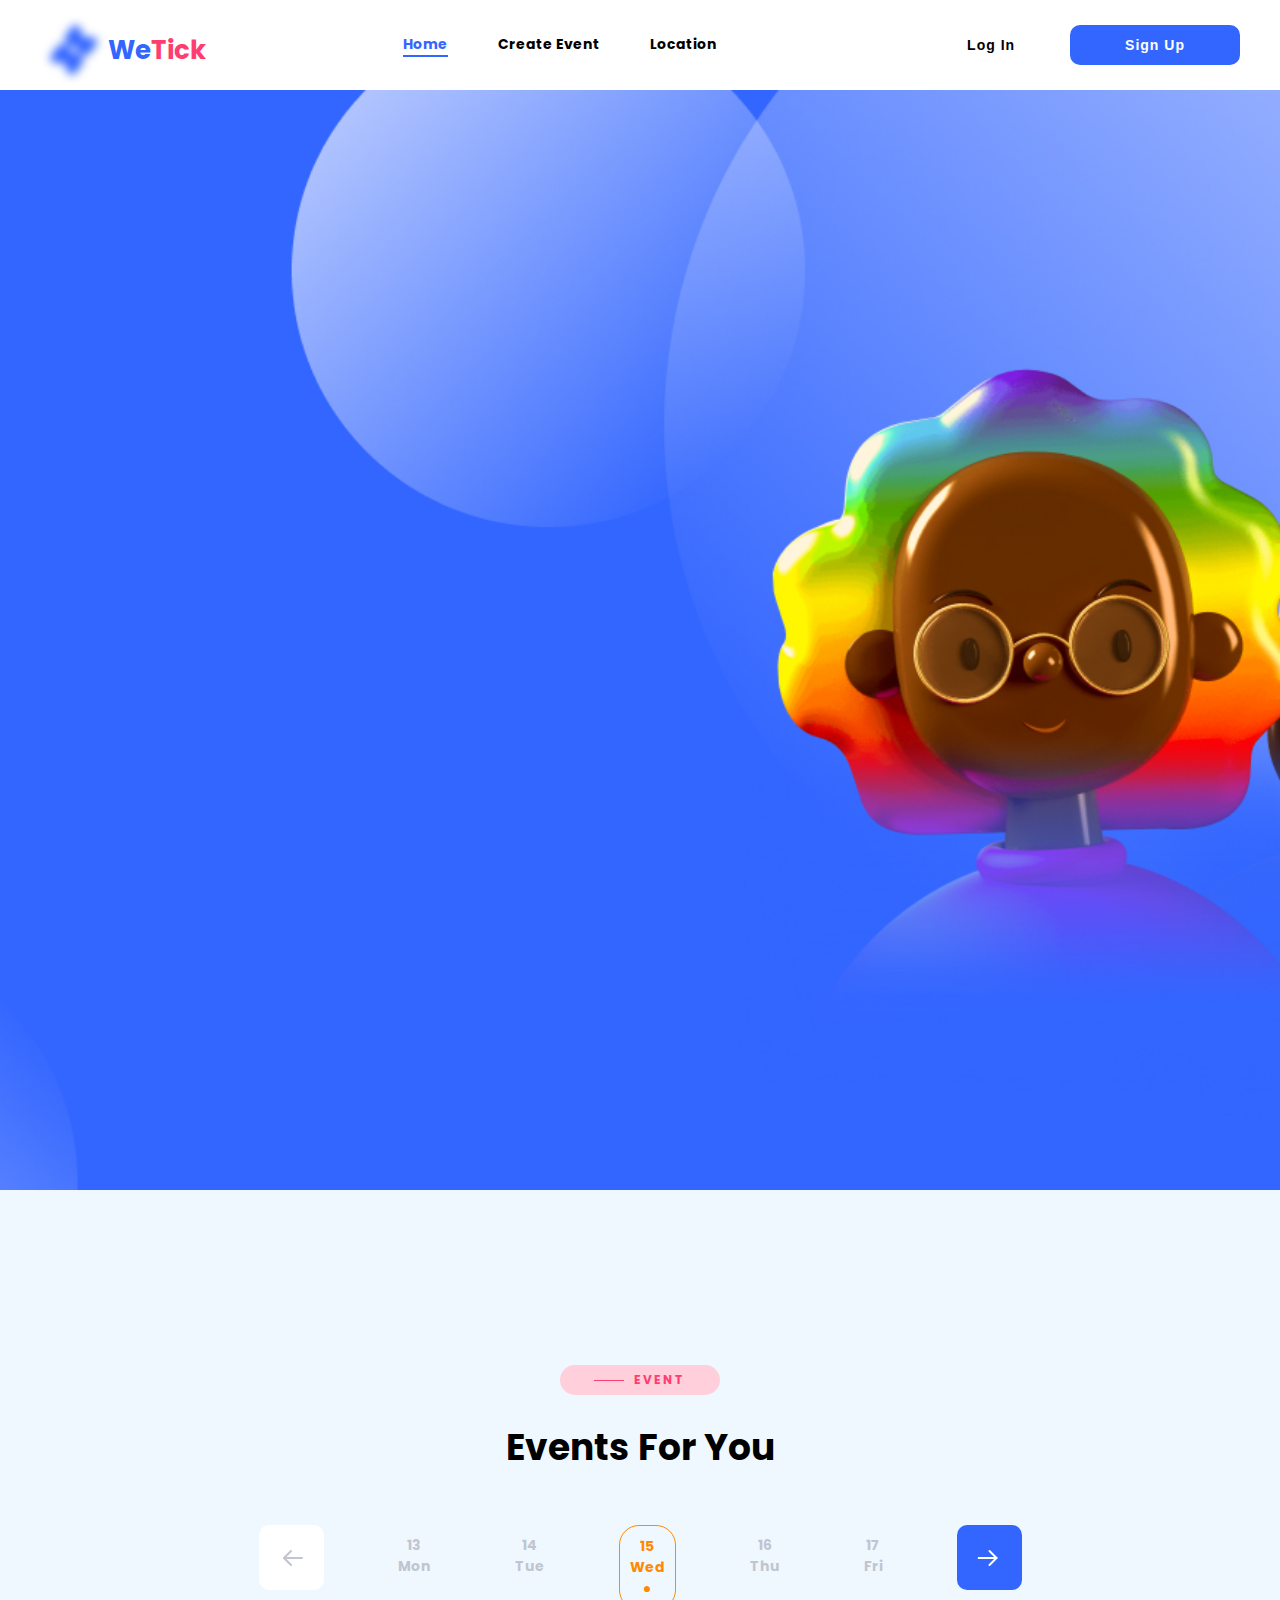
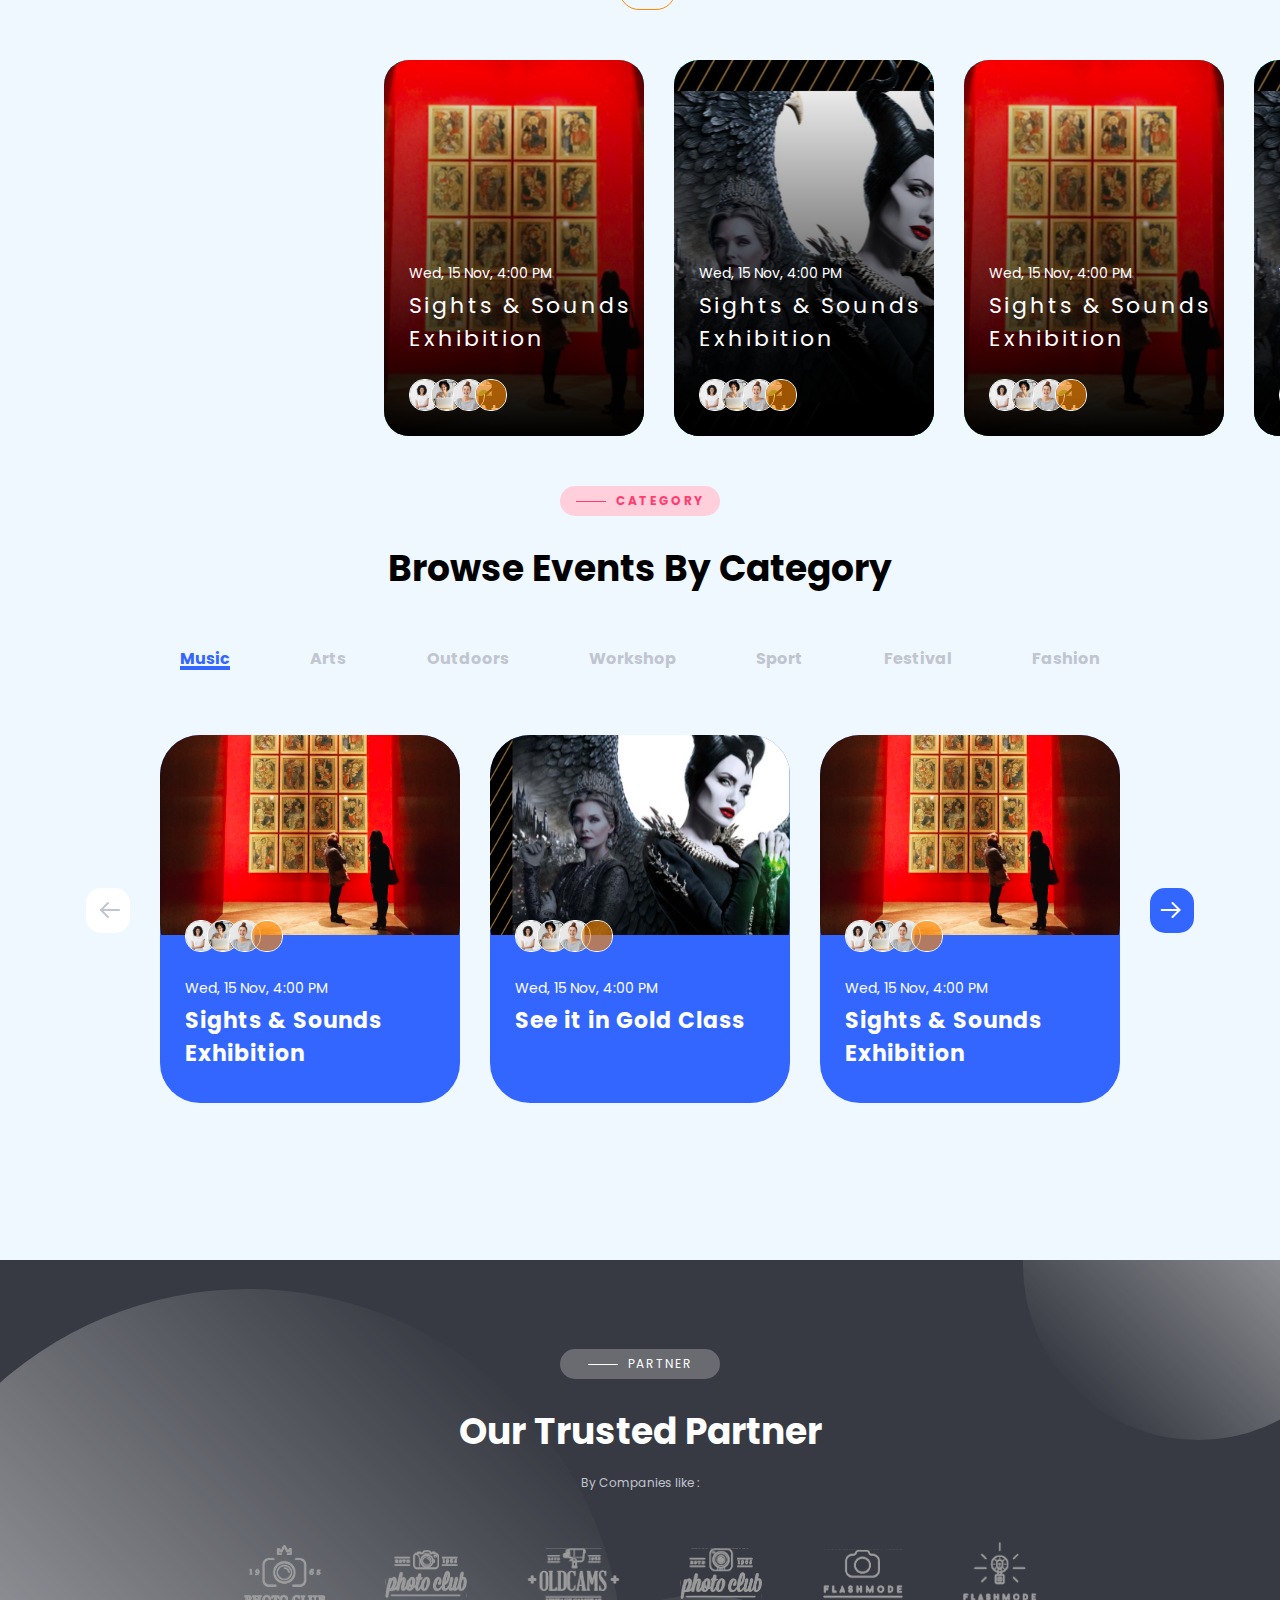
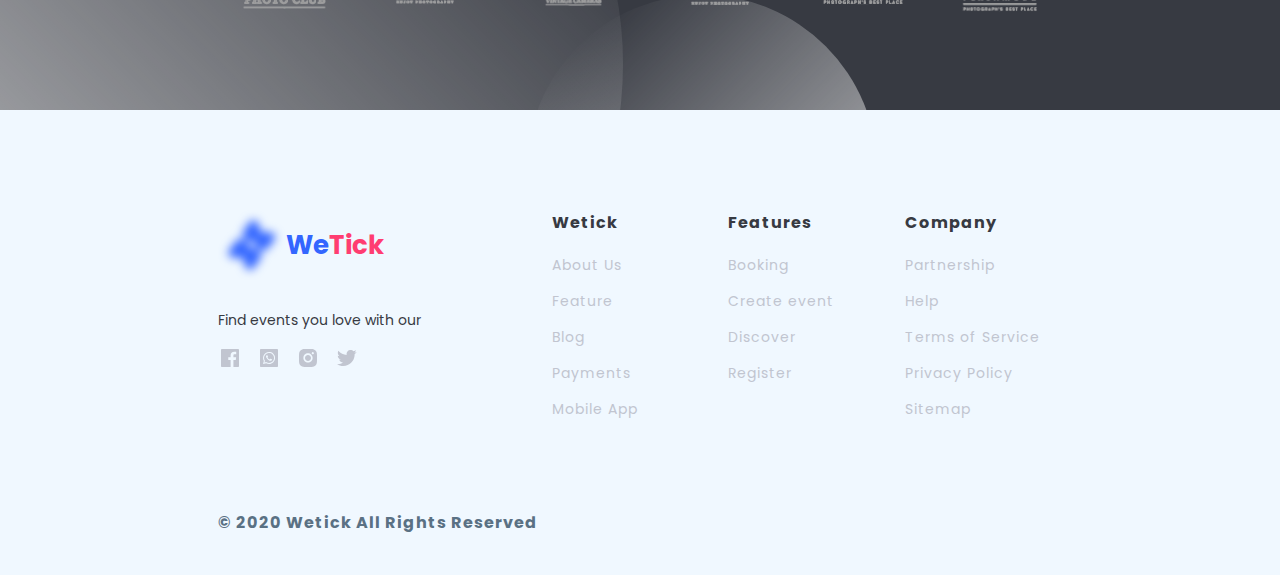
==== commit c28e4601: "add js in index, fix css in index  and fix a href in event page" ====
--- a/index.html
+++ b/index.html
@@ -91,435 +91,14 @@
       </div>
     </div>
     <div class="event">
-      <div class="event-box">
-        <a href="event.html">
-          <div class="box-detail">
-            <div class="content-box">
-              <div class="fill-content">
-                <div>Wed, 15 Nov, 4:00 PM</div>
-                <div class="letter-space">Sights & Sounds Exhibition</div>
-              </div>
-              <div class="profile-avatar">
-                <div class="avatar">
-                  <img src="./asset/img/avatar1.png" alt="" />
-                </div>
-                <div class="avatar">
-                  <img src="./asset/img/avatar2.png" alt="" />
-                </div>
-                <div class="avatar">
-                  <img src="./asset/img/avatar3.png" alt="" />
-                </div>
-                <div class="avatar">
-                  <img src="./asset/img/avatar4.png" alt="" />
-                </div>
-              </div>
-            </div>
-          </div>
-        </a>
-      </div>
-      <div class="event-box2">
-        <a href="event.html">
-          <div class="box-detail2">
-            <div class="content-box2">
-              <div class="fill-content2">
-                <div>Thu, 16 Nov, 7:00 PM</div>
-                <div class="letter-space">See it in Gold Class</div>
-              </div>
-              <div class="profile-avatar2">
-                <div class="avatar2">
-                  <img src="./asset/img/avatar1.png" alt="" />
-                </div>
-                <div class="avatar2">
-                  <img src="./asset/img/avatar2.png" alt="" />
-                </div>
-                <div class="avatar" 2>
-                  <img src="./asset/img/avatar3.png" alt="" />
-                </div>
-                <div class="avatar2">
-                  <img src="./asset/img/avatar4.png" alt="" />
-                </div>
-              </div>
-            </div>
-          </div>
-        </a>
-      </div>
-      <div class="event-box">
-        <a href="event.html">
-          <div class="box-detail">
-            <div class="content-box">
-              <div class="fill-content">
-                <div>Wed, 15 Nov, 4:00 PM</div>
-                <div class="letter-space">Sights & Sounds Exhibition</div>
-              </div>
-              <div class="profile-avatar">
-                <div class="avatar">
-                  <img src="./asset/img/avatar1.png" alt="" />
-                </div>
-                <div class="avatar">
-                  <img src="./asset/img/avatar2.png" alt="" />
-                </div>
-                <div class="avatar">
-                  <img src="./asset/img/avatar3.png" alt="" />
-                </div>
-                <div class="avatar">
-                  <img src="./asset/img/avatar4.png" alt="" />
-                </div>
-              </div>
-            </div>
-          </div>
-        </a>
-      </div>
-      <div class="event-box2">
-        <a href="event.html">
-          <div class="box-detail2">
-            <div class="content-box2">
-              <div class="fill-content2">
-                <div>Thu, 16 Nov, 7:00 PM</div>
-                <div class="letter-space">See it in Gold Class</div>
-              </div>
-              <div class="profile-avatar2">
-                <div class="avatar2">
-                  <img src="./asset/img/avatar1.png" alt="" />
-                </div>
-                <div class="avatar2">
-                  <img src="./asset/img/avatar2.png" alt="" />
-                </div>
-                <div class="avatar" 2>
-                  <img src="./asset/img/avatar3.png" alt="" />
-                </div>
-                <div class="avatar2">
-                  <img src="./asset/img/avatar4.png" alt="" />
-                </div>
-              </div>
-            </div>
-          </div>
-        </a>
-      </div>
-      <div class="event-box">
-        <a href="event.html">
-          <div class="box-detail">
-            <div class="content-box">
-              <div class="fill-content">
-                <div>Wed, 15 Nov, 4:00 PM</div>
-                <div class="letter-space">Sights & Sounds Exhibition</div>
-              </div>
-              <div class="profile-avatar">
-                <div class="avatar">
-                  <img src="./asset/img/avatar1.png" alt="" />
-                </div>
-                <div class="avatar">
-                  <img src="./asset/img/avatar2.png" alt="" />
-                </div>
-                <div class="avatar">
-                  <img src="./asset/img/avatar3.png" alt="" />
-                </div>
-                <div class="avatar">
-                  <img src="./asset/img/avatar4.png" alt="" />
-                </div>
-              </div>
-            </div>
-          </div>
-        </a>
-      </div>
-      <div class="event-box2">
-        <a href="event.html">
-          <div class="box-detail2">
-            <div class="content-box2">
-              <div class="fill-content2">
-                <div>Thu, 16 Nov, 7:00 PM</div>
-                <div class="letter-space">See it in Gold Class</div>
-              </div>
-              <div class="profile-avatar2">
-                <div class="avatar2">
-                  <img src="./asset/img/avatar1.png" alt="" />
-                </div>
-                <div class="avatar2">
-                  <img src="./asset/img/avatar2.png" alt="" />
-                </div>
-                <div class="avatar" 2>
-                  <img src="./asset/img/avatar3.png" alt="" />
-                </div>
-                <div class="avatar2">
-                  <img src="./asset/img/avatar4.png" alt="" />
-                </div>
-              </div>
-            </div>
-          </div>
-        </a>
-      </div>
-      <div class="event-box">
-        <a href="event.html">
-          <div class="box-detail">
-            <div class="content-box">
-              <div class="fill-content">
-                <div>Wed, 15 Nov, 4:00 PM</div>
-                <div class="letter-space">Sights & Sounds Exhibition</div>
-              </div>
-              <div class="profile-avatar">
-                <div class="avatar">
-                  <img src="./asset/img/avatar1.png" alt="" />
-                </div>
-                <div class="avatar">
-                  <img src="./asset/img/avatar2.png" alt="" />
-                </div>
-                <div class="avatar">
-                  <img src="./asset/img/avatar3.png" alt="" />
-                </div>
-                <div class="avatar">
-                  <img src="./asset/img/avatar4.png" alt="" />
-                </div>
-              </div>
-            </div>
-          </div>
-        </a>
-      </div>
-      <div class="event-box2">
-        <a href="event.html">
-          <div class="box-detail2">
-            <div class="content-box2">
-              <div class="fill-content2">
-                <div>Thu, 16 Nov, 7:00 PM</div>
-                <div class="letter-space">See it in Gold Class</div>
-              </div>
-              <div class="profile-avatar2">
-                <div class="avatar2">
-                  <img src="./asset/img/avatar1.png" alt="" />
-                </div>
-                <div class="avatar2">
-                  <img src="./asset/img/avatar2.png" alt="" />
-                </div>
-                <div class="avatar" 2>
-                  <img src="./asset/img/avatar3.png" alt="" />
-                </div>
-                <div class="avatar2">
-                  <img src="./asset/img/avatar4.png" alt="" />
-                </div>
-              </div>
-            </div>
-          </div>
-        </a>
-      </div>
-      <div class="event-box">
-        <a href="event.html">
-          <div class="box-detail">
-            <div class="content-box">
-              <div class="fill-content">
-                <div>Wed, 15 Nov, 4:00 PM</div>
-                <div class="letter-space">Sights & Sounds Exhibition</div>
-              </div>
-              <div class="profile-avatar">
-                <div class="avatar">
-                  <img src="./asset/img/avatar1.png" alt="" />
-                </div>
-                <div class="avatar">
-                  <img src="./asset/img/avatar2.png" alt="" />
-                </div>
-                <div class="avatar">
-                  <img src="./asset/img/avatar3.png" alt="" />
-                </div>
-                <div class="avatar">
-                  <img src="./asset/img/avatar4.png" alt="" />
-                </div>
-              </div>
-            </div>
-          </div>
-        </a>
-      </div>
-      <div class="event-box2">
-        <a href="event.html">
-          <div class="box-detail2">
-            <div class="content-box2">
-              <div class="fill-content2">
-                <div>Thu, 16 Nov, 7:00 PM</div>
-                <div class="letter-space">See it in Gold Class</div>
-              </div>
-              <div class="profile-avatar2">
-                <div class="avatar2">
-                  <img src="./asset/img/avatar1.png" alt="" />
-                </div>
-                <div class="avatar2">
-                  <img src="./asset/img/avatar2.png" alt="" />
-                </div>
-                <div class="avatar" 2>
-                  <img src="./asset/img/avatar3.png" alt="" />
-                </div>
-                <div class="avatar2">
-                  <img src="./asset/img/avatar4.png" alt="" />
-                </div>
-              </div>
-            </div>
-          </div>
-        </a>
-      </div>
-      <div class="event-box">
-        <a href="event.html">
-          <div class="box-detail">
-            <div class="content-box">
-              <div class="fill-content">
-                <div>Wed, 15 Nov, 4:00 PM</div>
-                <div class="letter-space">Sights & Sounds Exhibition</div>
-              </div>
-              <div class="profile-avatar">
-                <div class="avatar">
-                  <img src="./asset/img/avatar1.png" alt="" />
-                </div>
-                <div class="avatar">
-                  <img src="./asset/img/avatar2.png" alt="" />
-                </div>
-                <div class="avatar">
-                  <img src="./asset/img/avatar3.png" alt="" />
-                </div>
-                <div class="avatar">
-                  <img src="./asset/img/avatar4.png" alt="" />
-                </div>
-              </div>
-            </div>
-          </div>
-        </a>
-      </div>
-      <div class="event-box2">
-        <a href="event.html">
-          <div class="box-detail2">
-            <div class="content-box2">
-              <div class="fill-content2">
-                <div>Thu, 16 Nov, 7:00 PM</div>
-                <div class="letter-space">See it in Gold Class</div>
-              </div>
-              <div class="profile-avatar2">
-                <div class="avatar2">
-                  <img src="./asset/img/avatar1.png" alt="" />
-                </div>
-                <div class="avatar2">
-                  <img src="./asset/img/avatar2.png" alt="" />
-                </div>
-                <div class="avatar" 2>
-                  <img src="./asset/img/avatar3.png" alt="" />
-                </div>
-                <div class="avatar2">
-                  <img src="./asset/img/avatar4.png" alt="" />
-                </div>
-              </div>
-            </div>
-          </div>
-        </a>
-      </div>
-      <div class="event-box">
-        <a href="event.html">
-          <div class="box-detail">
-            <div class="content-box">
-              <div class="fill-content">
-                <div>Wed, 15 Nov, 4:00 PM</div>
-                <div class="letter-space">Sights & Sounds Exhibition</div>
-              </div>
-              <div class="profile-avatar">
-                <div class="avatar">
-                  <img src="./asset/img/avatar1.png" alt="" />
-                </div>
-                <div class="avatar">
-                  <img src="./asset/img/avatar2.png" alt="" />
-                </div>
-                <div class="avatar">
-                  <img src="./asset/img/avatar3.png" alt="" />
-                </div>
-                <div class="avatar">
-                  <img src="./asset/img/avatar4.png" alt="" />
-                </div>
-              </div>
-            </div>
-          </div>
-        </a>
-      </div>
-      <div class="event-box2">
-        <a href="event.html">
-          <div class="box-detail2">
-            <div class="content-box2">
-              <div class="fill-content2">
-                <div>Thu, 16 Nov, 7:00 PM</div>
-                <div class="letter-space">See it in Gold Class</div>
-              </div>
-              <div class="profile-avatar2">
-                <div class="avatar2">
-                  <img src="./asset/img/avatar1.png" alt="" />
-                </div>
-                <div class="avatar2">
-                  <img src="./asset/img/avatar2.png" alt="" />
-                </div>
-                <div class="avatar" 2>
-                  <img src="./asset/img/avatar3.png" alt="" />
-                </div>
-                <div class="avatar2">
-                  <img src="./asset/img/avatar4.png" alt="" />
-                </div>
-              </div>
-            </div>
-          </div>
-        </a>
-      </div>
-    </div>
-    <div class="button-transparent">
-      <button type="button" class="button-see-all">See All</button>
-    </div>
-    <div class="discover-location" id="location">
-      <div class="background-blue">
-        <div class="content-discover">
-          <div class="event-blue1">
-            <div class="event-line">
-              <img src="./asset/img/line-white.svg" alt="" />
-            </div>
-            <div class="event-font">LOCATION</div>
-          </div>
-          <div class="event-blue2">
-            <div class="event-text-blue">Discover Events Near You</div>
-            <div class="img-blue">
-              <div class="images">
-                <div class="img-jakarta"></div>
-              </div>
-              <div class="location-name">Jakarta</div>
-            </div>
-            <div class="img-blue">
-              <div class="images">
-                <div class="img-bandung"></div>
-              </div>
-              <div class="location-name">Bandung</div>
-            </div>
-            <div class="img-blue">
-              <div class="images">
-                <div class="img-bali"></div>
-              </div>
-              <div class="location-name">Bali</div>
-            </div>
-          </div>
-          <div class="event-blue3">
-            <div class="img-blue">
-              <div class="images">
-                <div class="img-aceh"></div>
-              </div>
-              <div class="location-name">Aceh</div>
-            </div>
-            <div class="img-blue">
-              <div class="images">
-                <div class="img-solo"></div>
-              </div>
-              <div class="location-name">Solo</div>
-            </div>
-            <div class="img-blue">
-              <div class="images">
-                <div class="img-bandung"></div>
-              </div>
-              <div class="location-name">Bandung</div>
-            </div>
-            <div class="img-blue">
-              <div class="images">
-                <div class="img-bali"></div>
-              </div>
-              <div class="location-name">Bali</div>
-            </div>
-          </div>
-          <div class="event-blue4">
-            <button type="button" class="content-blue-button">See All</button>
-          </div>
-        </div>
-      </div>
+      <div class="event-box" id="events1"></div>
+      <div class="event-box2" id="events2"></div>
+      <div class="event-box" id="events1"></div>
+      <div class="event-box2" id="events2"></div>
+      <div class="event-box" id="events1"></div>
+      <div class="event-box2" id="events2"></div>
+      <div class="event-box" id="events1"></div>
+      <div class="event-box2" id="events2"></div>
     </div>
     <div class="event-line">
       <div class="event-pink">
--- a/asset/css/home1.css
+++ b/asset/css/home1.css
@@ -811,6 +811,9 @@
   color: white;
   font-size: 12;
 }
+.logo-black-hidden{
+  display: none;
+}
 .label-black {
   display: flex;
   justify-content: center;
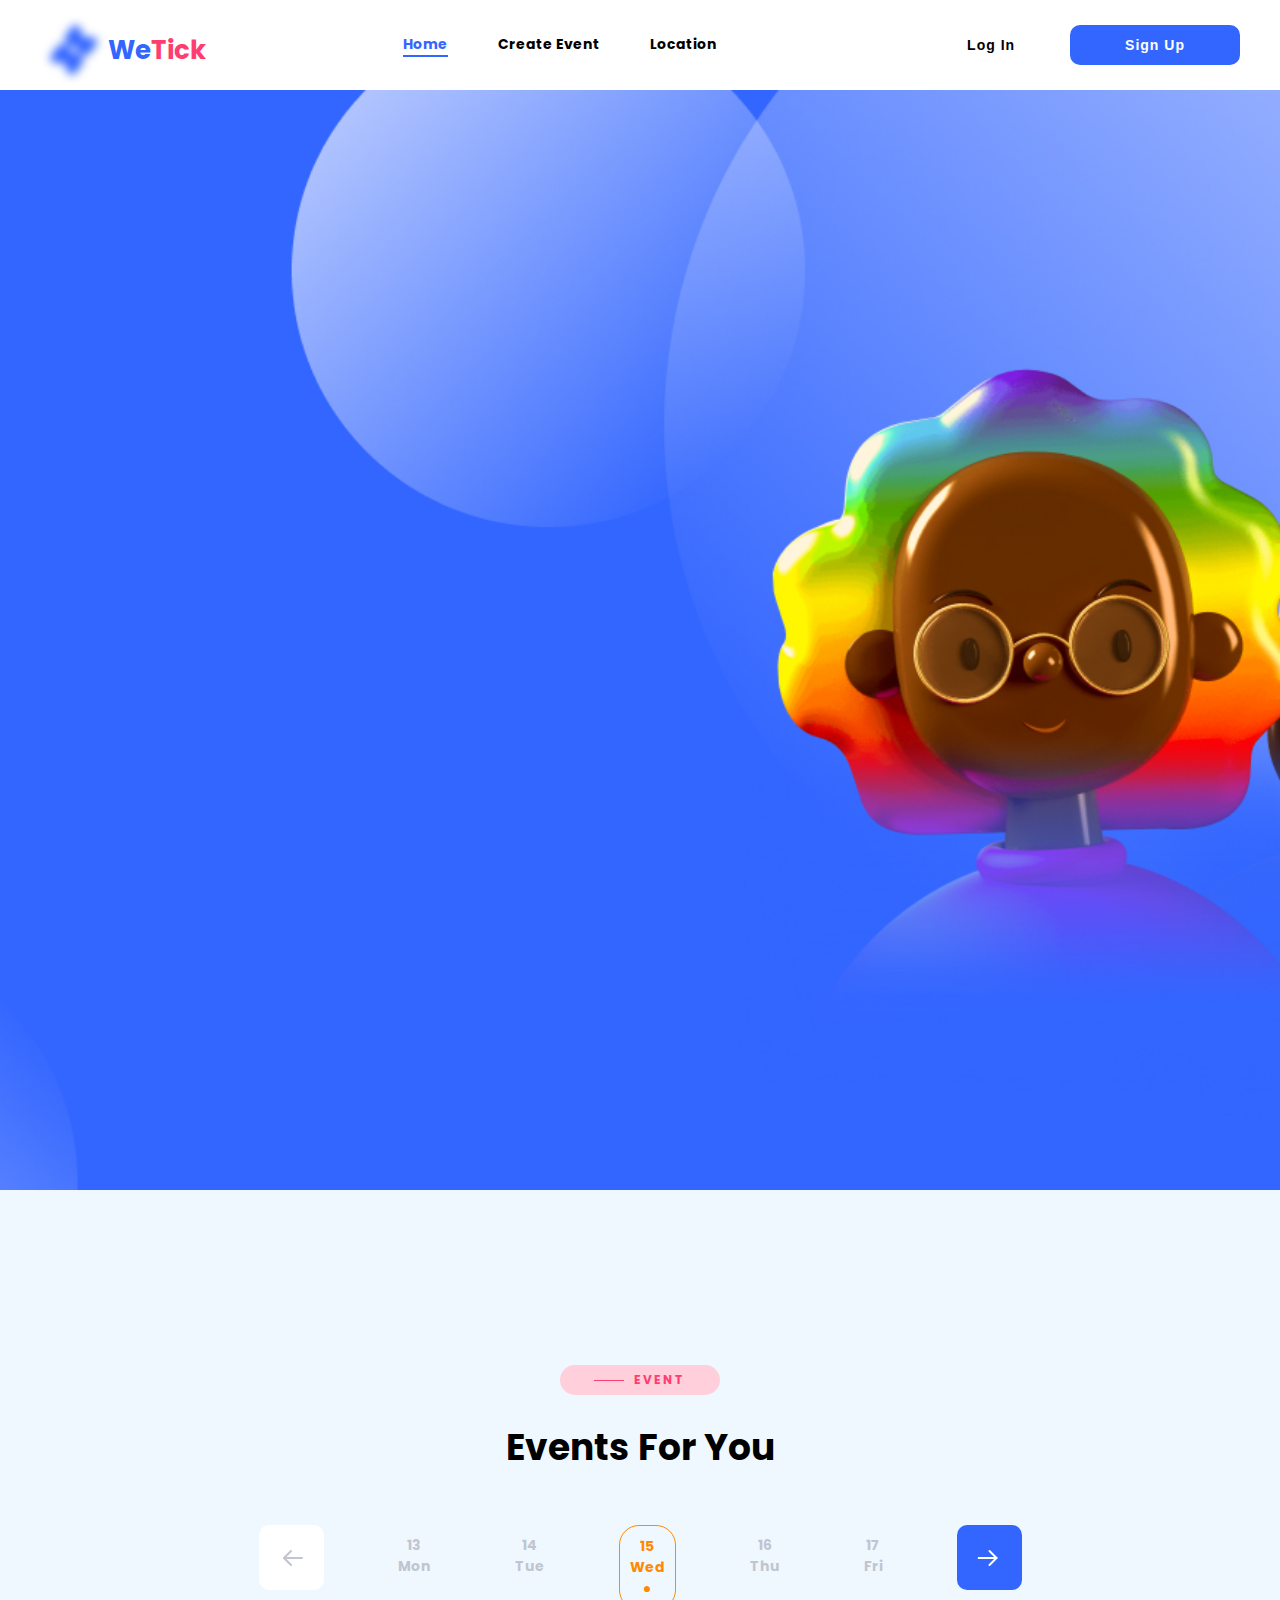
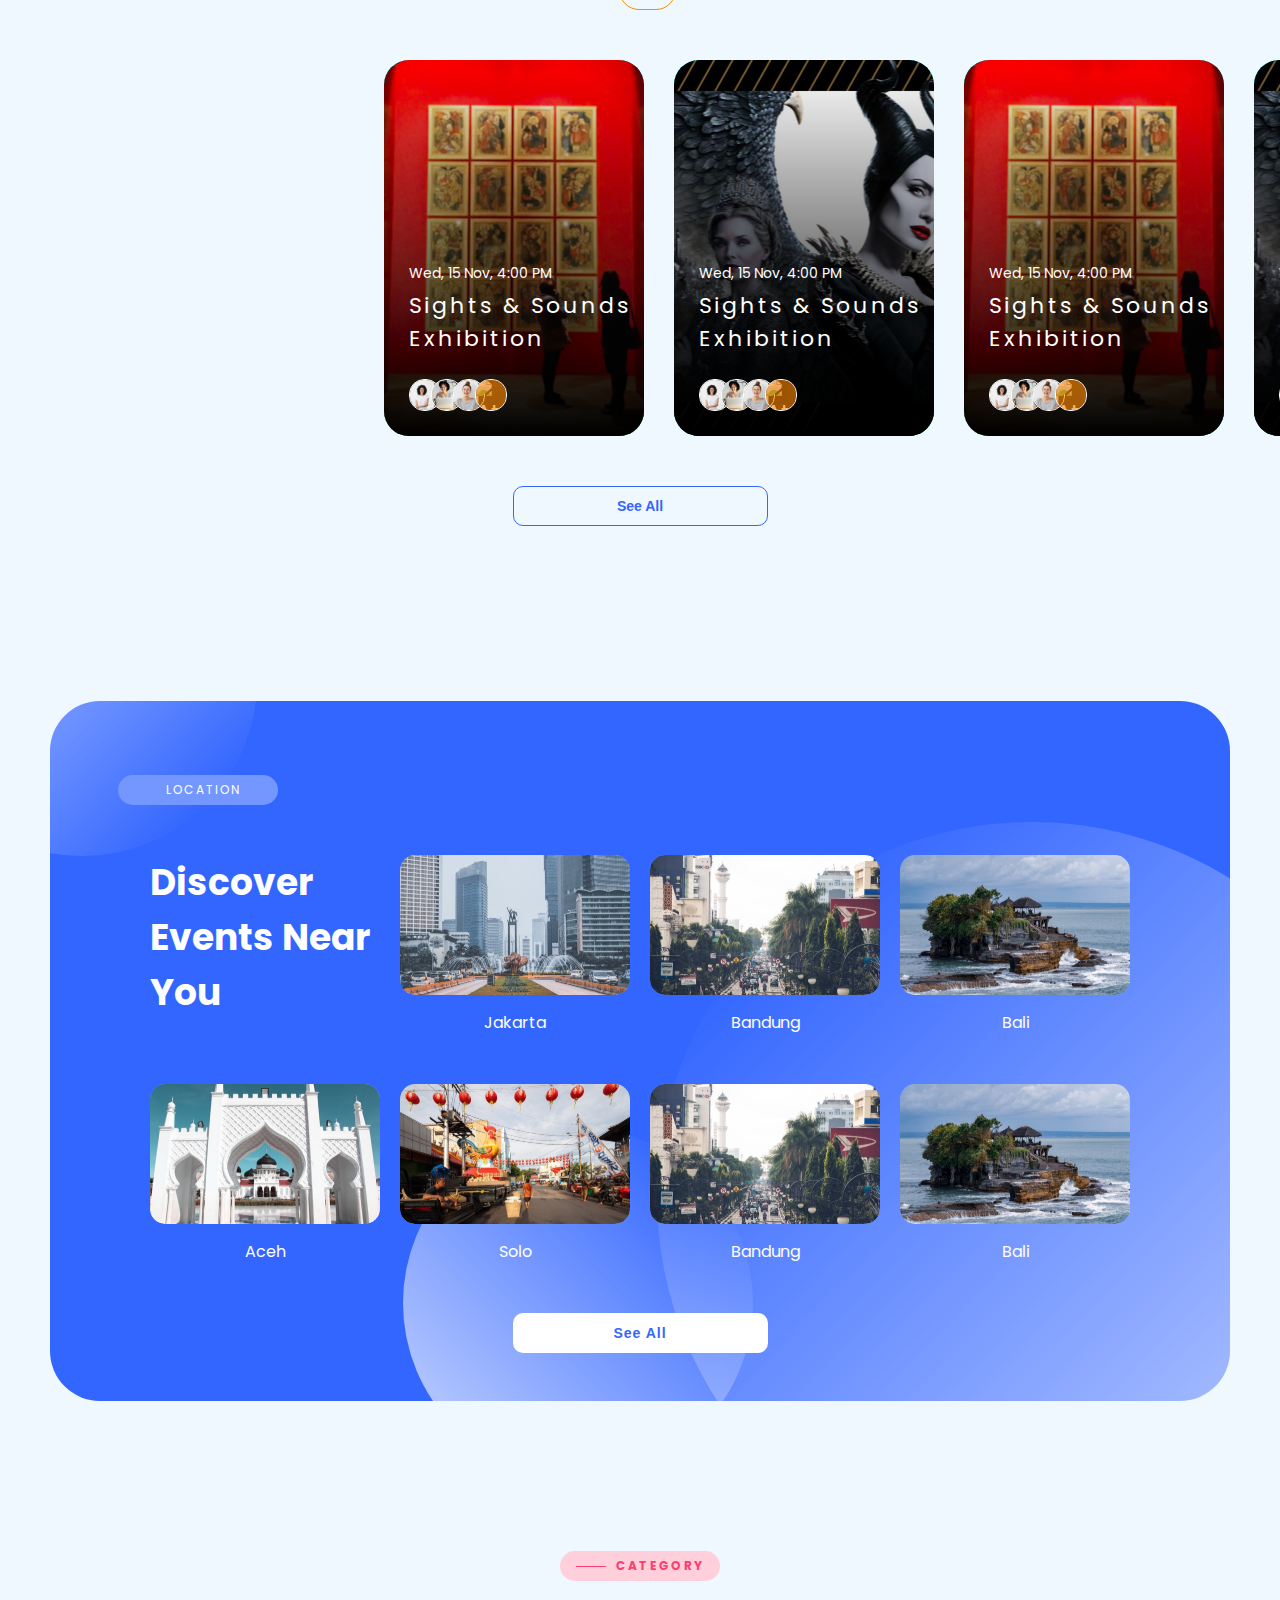
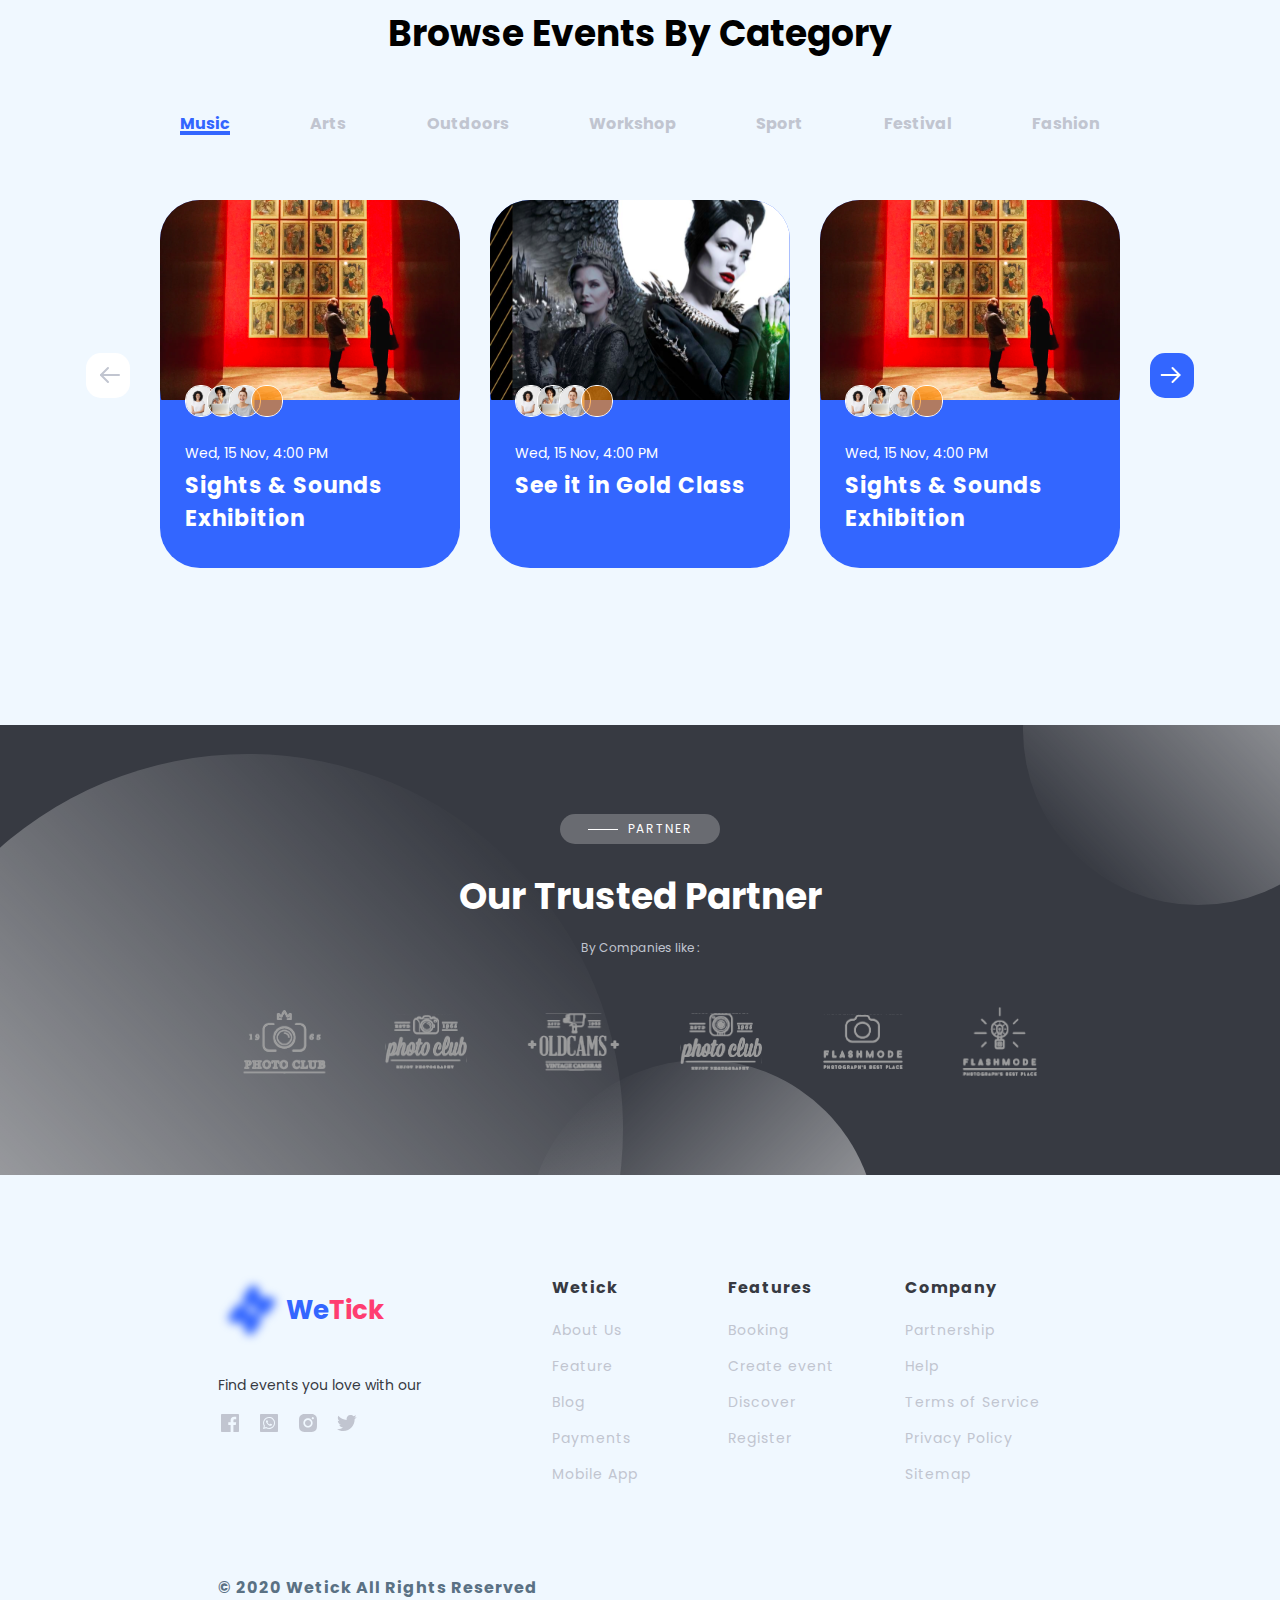
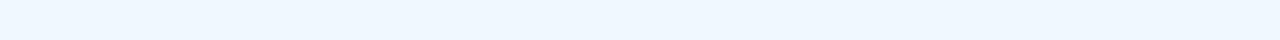
==== commit c325d3bf: "add a href create event and location  in navbar" ====
--- a/index.html
+++ b/index.html
@@ -100,6 +100,71 @@
       <div class="event-box" id="events1"></div>
       <div class="event-box2" id="events2"></div>
     </div>
+    <div class="button-transparent">
+      <button type="button" class="button-see-all">See All</button>
+    </div>
+    <div class="discover-location" id="location">
+      <div class="background-blue">
+        <div class="content-discover">
+          <div class="event-blue1">
+            <div class="event-line">
+              <img src="/assets/img/line-white.svg" alt="" />
+            </div>
+            <div class="event-font">LOCATION</div>
+          </div>
+          <div class="event-blue2">
+            <div class="event-text-blue">Discover Events Near You</div>
+            <div class="img-blue">
+              <div class="images">
+                <div class="img-jakarta"></div>
+              </div>
+              <div class="location-name">Jakarta</div>
+            </div>
+            <div class="img-blue">
+              <div class="images">
+                <div class="img-bandung"></div>
+              </div>
+              <div class="location-name">Bandung</div>
+            </div>
+            <div class="img-blue">
+              <div class="images">
+                <div class="img-bali"></div>
+              </div>
+              <div class="location-name">Bali</div>
+            </div>
+          </div>
+          <div class="event-blue3">
+            <div class="img-blue">
+              <div class="images">
+                <div class="img-aceh"></div>
+              </div>
+              <div class="location-name">Aceh</div>
+            </div>
+            <div class="img-blue">
+              <div class="images">
+                <div class="img-solo"></div>
+              </div>
+              <div class="location-name">Solo</div>
+            </div>
+            <div class="img-blue">
+              <div class="images">
+                <div class="img-bandung"></div>
+              </div>
+              <div class="location-name">Bandung</div>
+            </div>
+            <div class="img-blue">
+              <div class="images">
+                <div class="img-bali"></div>
+              </div>
+              <div class="location-name">Bali</div>
+            </div>
+          </div>
+          <div class="event-blue4">
+            <button type="button" class="content-blue-button">See All</button>
+          </div>
+        </div>
+      </div>
+    </div>
     <div class="event-line">
       <div class="event-pink">
         <div class="event-line">
